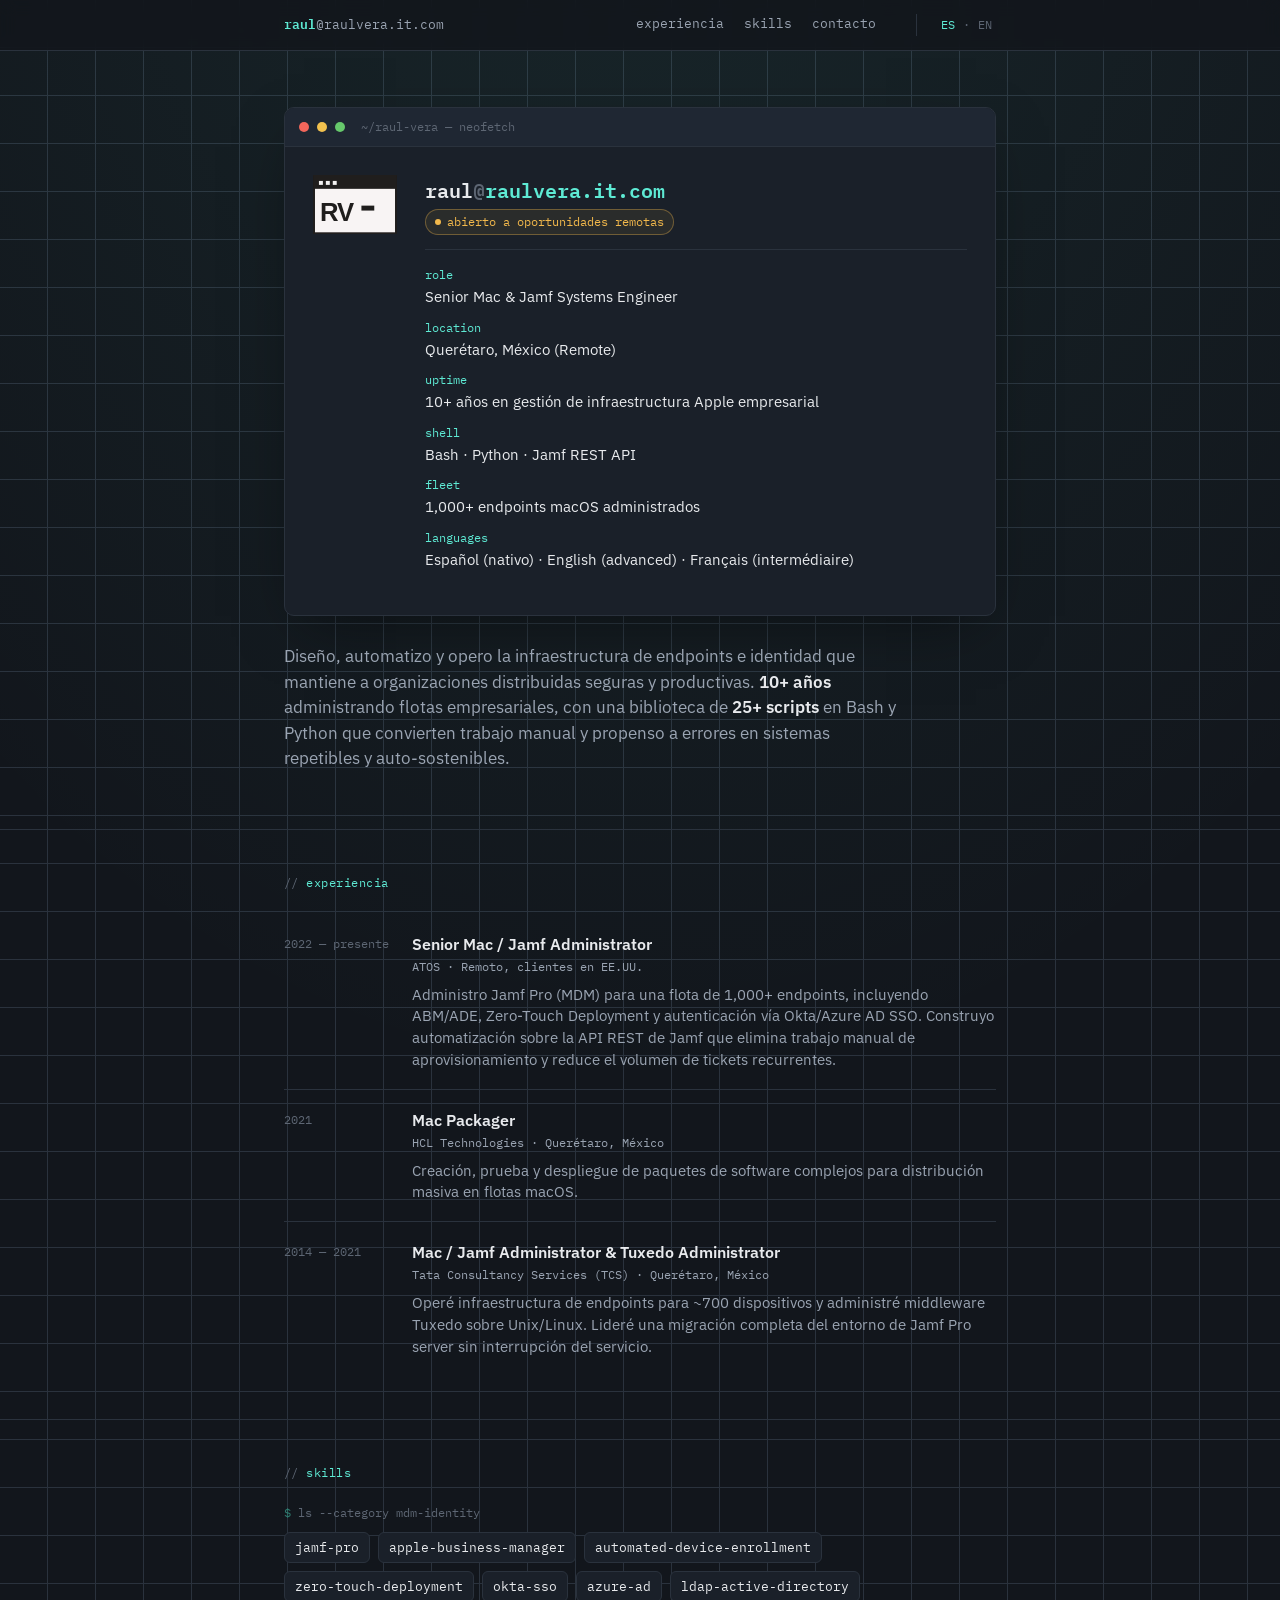
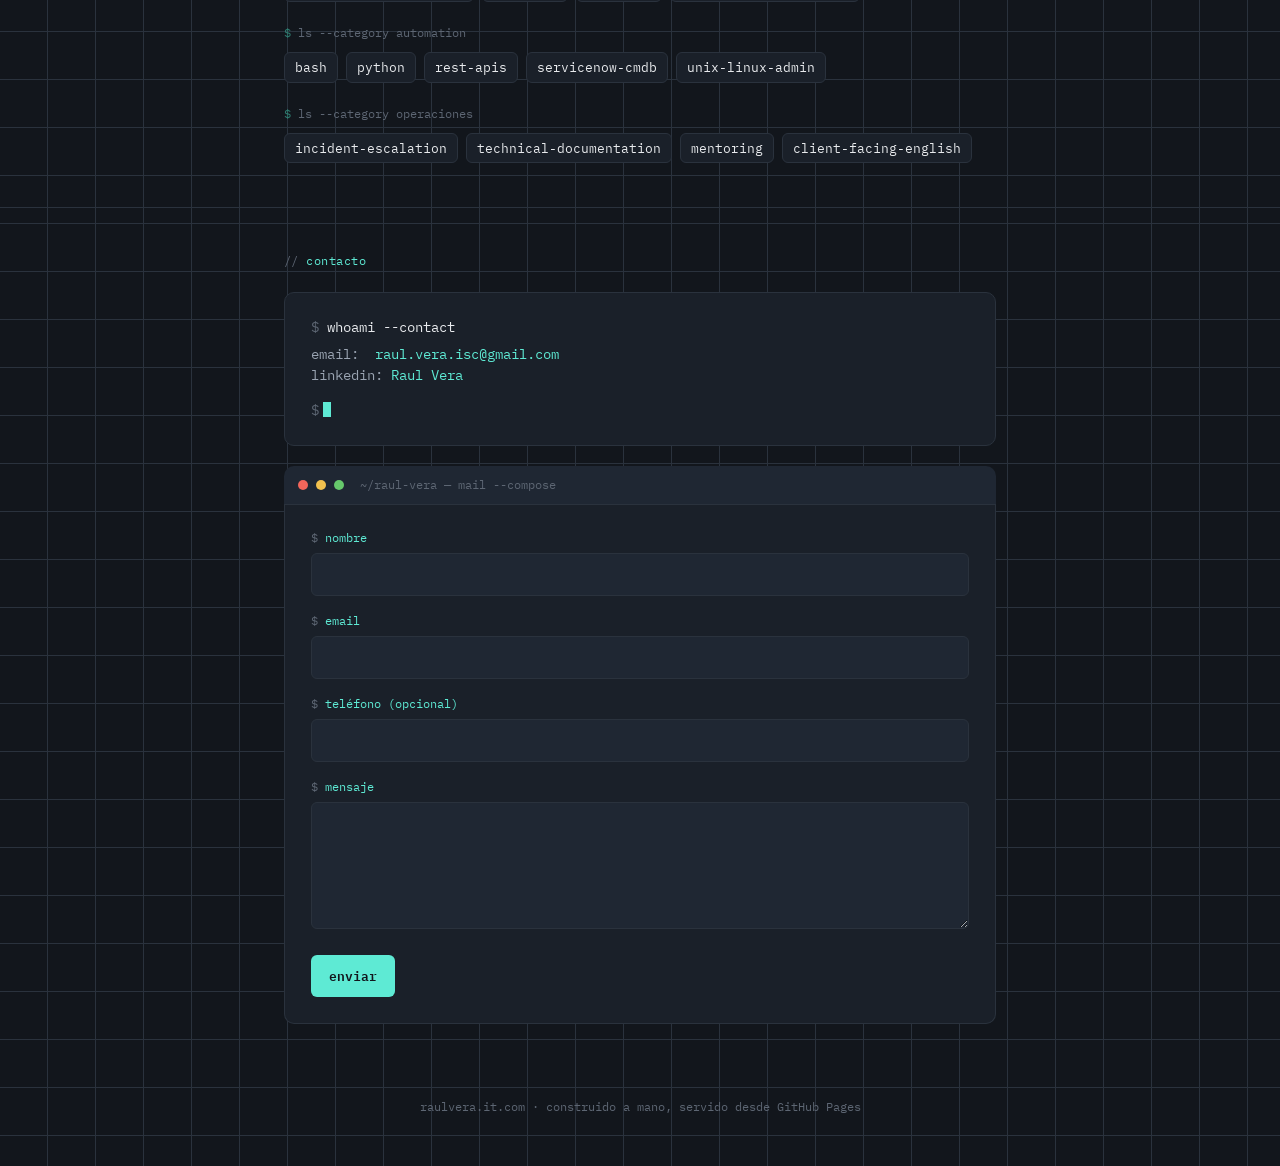
==== index.html @ 52d05ffd "Replace neofetch panel icon with RV logo from repo" ====
<!DOCTYPE html>
<html lang="es">
<head>
<meta charset="UTF-8">
<meta name="viewport" content="width=device-width, initial-scale=1.0">
<title>Raúl Vera — Senior Mac &amp; Jamf Systems Engineer</title>
<meta name="description" content="Raúl Vera Pineda — Senior Mac & Jamf Systems Engineer. 10+ años administrando infraestructura de endpoints e identidad para clientes empresariales.">
<link rel="preconnect" href="https://fonts.googleapis.com">
<link rel="preconnect" href="https://fonts.gstatic.com" crossorigin>
<link href="https://fonts.googleapis.com/css2?family=IBM+Plex+Mono:wght@400;500;600;700&family=IBM+Plex+Sans:wght@400;500;600;700&display=swap" rel="stylesheet">
<style>
  :root{
    --bg:        #12161C;
    --bg-panel:  #1A2029;
    --bg-panel-2:#1F2733;
    --border:    #2A323D;
    --text:      #E8EAED;
    --text-dim:  #9AA4B2;
    --text-faint:#5D6673;
    --accent:    #5EEAD4;
    --accent-dim:#2E7D71;
    --warn:      #F2B84B;
    --mono: 'IBM Plex Mono', ui-monospace, Menlo, Consolas, monospace;
    --sans: 'IBM Plex Sans', -apple-system, Segoe UI, sans-serif;
  }

  *{ box-sizing: border-box; }
  html{ scroll-behavior: smooth; }
  @media (prefers-reduced-motion: reduce){
    html{ scroll-behavior: auto; }
    *{ animation-duration: 0.01ms !important; transition-duration: 0.01ms !important; }
  }

  body{
    margin:0;
    background: var(--bg);
    background-image:
      radial-gradient(ellipse 80% 50% at 50% -10%, rgba(94,234,212,0.08), transparent),
      linear-gradient(var(--border) 1px, transparent 1px),
      linear-gradient(90deg, var(--border) 1px, transparent 1px);
    background-size: auto, 48px 48px, 48px 48px;
    background-position: 0 0, -1px -1px, -1px -1px;
    color: var(--text);
    font-family: var(--sans);
    line-height: 1.5;
    -webkit-font-smoothing: antialiased;
  }

  a{ color: var(--accent); text-decoration: none; }
  a:hover{ text-decoration: underline; }
  a:focus-visible, button:focus-visible{
    outline: 2px solid var(--accent);
    outline-offset: 3px;
    border-radius: 2px;
  }

  .wrap{
    max-width: 760px;
    margin: 0 auto;
    padding: 0 24px;
  }

  /* ---------- NAV ---------- */
  nav{
    position: sticky;
    top: 0;
    z-index: 10;
    background: rgba(18,22,28,0.85);
    backdrop-filter: blur(8px);
    border-bottom: 1px solid var(--border);
  }
  nav .wrap{
    display:flex;
    align-items:center;
    justify-content: space-between;
    padding-top: 14px;
    padding-bottom: 14px;
  }
  .nav-id{
    font-family: var(--mono);
    font-size: 13px;
    color: var(--text-dim);
  }
  .nav-id b{ color: var(--accent); font-weight: 600; }
  .nav-links{
    display:flex;
    gap: 20px;
    font-family: var(--mono);
    font-size: 13px;
  }
  .nav-links a{ color: var(--text-dim); }
  .nav-links a:hover{ color: var(--accent); }
  .lang-switch{
    display:flex;
    align-items:center;
    gap: 4px;
    font-family: var(--mono);
    font-size: 12px;
    margin-left: 20px;
    padding-left: 20px;
    border-left: 1px solid var(--border);
  }
  .lang-switch a{ color: var(--text-faint); padding: 2px 4px; }
  .lang-switch a:hover{ color: var(--accent); text-decoration:none; }
  .lang-switch a.active{ color: var(--accent); }
  .lang-switch span{ color: var(--text-faint); }

  /* ---------- HERO / NEOFETCH PANEL ---------- */
  header.hero{
    padding: 56px 0 40px;
  }
  .panel{
    background: var(--bg-panel);
    border: 1px solid var(--border);
    border-radius: 10px;
    overflow: hidden;
    box-shadow: 0 20px 60px -20px rgba(0,0,0,0.5);
  }
  .panel-titlebar{
    display:flex;
    align-items:center;
    gap: 8px;
    padding: 10px 14px;
    background: var(--bg-panel-2);
    border-bottom: 1px solid var(--border);
    font-family: var(--mono);
    font-size: 12px;
    color: var(--text-faint);
  }
  .dot{ width:10px; height:10px; border-radius:50%; display:inline-block; }
  .dot.r{ background:#F2665B; } .dot.y{ background:#F2C14E; } .dot.g{ background:#66C86B; }
  .panel-titlebar .path{ margin-left: 8px; }

  .fetch{
    display:grid;
    grid-template-columns: auto 1fr;
    gap: 28px;
    padding: 28px;
  }
  .fetch-mark{
    width: 84px;
    height: auto;
    flex-shrink: 0;
  }
  .fetch-data dt{
    font-family: var(--mono);
    font-size: 12px;
    color: var(--accent);
    margin-top: 10px;
  }
  .fetch-data dt:first-child{ margin-top: 0; }
  .fetch-data dd{
    margin: 2px 0 0;
    font-family: var(--sans);
    font-size: 15px;
    color: var(--text);
  }
  .fetch-name{
    font-family: var(--mono);
    font-weight: 600;
    font-size: 20px;
    color: var(--text);
    margin: 0 0 2px;
  }
  .fetch-name .at{ color: var(--text-faint); }
  .fetch-name .host{ color: var(--accent); }
  .fetch-rule{
    height:1px;
    background: var(--border);
    margin: 14px 0;
  }
  .status-pill{
    display:inline-flex;
    align-items:center;
    gap:6px;
    font-family: var(--mono);
    font-size: 12px;
    color: var(--warn);
    border: 1px solid rgba(242,184,75,0.35);
    background: rgba(242,184,75,0.08);
    padding: 3px 9px;
    border-radius: 999px;
  }
  .status-pill .blip{
    width:6px; height:6px; border-radius:50%;
    background: var(--warn);
  }

  .lede{
    margin-top: 28px;
    font-size: 17px;
    color: var(--text-dim);
    max-width: 62ch;
  }
  .lede strong{ color: var(--text); font-weight: 600; }

  /* ---------- SECTION LABELS ---------- */
  .section{ padding: 44px 0; border-top: 1px solid var(--border); }
  .section-label{
    font-family: var(--mono);
    font-size: 12px;
    color: var(--accent);
    letter-spacing: 0.04em;
    margin: 0 0 22px;
  }
  .section-label::before{ content: "// "; color: var(--text-faint); }

  /* ---------- EXPERIENCE (changelog style) ---------- */
  .log-entry{
    display:grid;
    grid-template-columns: 108px 1fr;
    gap: 20px;
    padding: 18px 0;
    border-bottom: 1px solid var(--border);
  }
  .log-entry:last-child{ border-bottom: none; }
  .log-date{
    font-family: var(--mono);
    font-size: 12px;
    color: var(--text-faint);
    padding-top: 3px;
  }
  .log-role{
    font-weight: 600;
    font-size: 16px;
    color: var(--text);
    margin: 0 0 2px;
  }
  .log-co{
    font-family: var(--mono);
    font-size: 12px;
    color: var(--text-dim);
    margin: 0 0 8px;
  }
  .log-desc{
    font-size: 14.5px;
    color: var(--text-dim);
    margin: 0;
  }

  /* ---------- SKILLS (package list style) ---------- */
  .pkg-group{ margin-bottom: 22px; }
  .pkg-group:last-child{ margin-bottom: 0; }
  .pkg-cmd{
    font-family: var(--mono);
    font-size: 12px;
    color: var(--text-faint);
    margin: 0 0 10px;
  }
  .pkg-cmd .flag{ color: var(--accent-dim); }
  .pkg-list{
    display:flex;
    flex-wrap: wrap;
    gap: 8px;
  }
  .pkg{
    font-family: var(--mono);
    font-size: 12.5px;
    color: var(--text);
    background: var(--bg-panel);
    border: 1px solid var(--border);
    padding: 5px 10px;
    border-radius: 6px;
  }
  .pkg .ver{ color: var(--accent); }

  /* ---------- CONTACT (terminal prompt) ---------- */
  .term{
    background: var(--bg-panel);
    border: 1px solid var(--border);
    border-radius: 10px;
    padding: 24px 26px;
    font-family: var(--mono);
    font-size: 14px;
  }
  .term .prompt{ color: var(--text-faint); }
  .term .cmd{ color: var(--text); }
  .term .out{ color: var(--text-dim); margin: 6px 0 14px 0; }
  .term .out a{ color: var(--accent); }
  .term .cursor{
    display:inline-block;
    width: 8px; height: 15px;
    background: var(--accent);
    margin-left: 4px;
    vertical-align: -2px;
    animation: blink 1.1s steps(1) infinite;
  }
  @keyframes blink{ 50%{ opacity:0; } }

  /* ---------- CONTACT FORM ---------- */
  .form-panel{
    margin-top: 20px;
  }
  .form-panel .panel-titlebar{ border-radius: 10px 10px 0 0; }
  .contact-form{
    background: var(--bg-panel);
    border: 1px solid var(--border);
    border-top: none;
    border-radius: 0 0 10px 10px;
    padding: 24px 26px 26px;
  }
  .form-row{ margin-bottom: 16px; }
  .form-row:last-of-type{ margin-bottom: 0; }
  .form-row label{
    display:block;
    font-family: var(--mono);
    font-size: 12px;
    color: var(--accent);
    margin-bottom: 6px;
  }
  .form-row label::before{ content: "$ "; color: var(--text-faint); }
  .form-row input,
  .form-row textarea{
    width: 100%;
    background: var(--bg-panel-2);
    border: 1px solid var(--border);
    border-radius: 6px;
    padding: 10px 12px;
    color: var(--text);
    font-family: var(--sans);
    font-size: 14px;
    line-height: 1.5;
  }
  .form-row input:focus,
  .form-row textarea:focus{
    outline: none;
    border-color: var(--accent);
  }
  .form-row textarea{ resize: vertical; min-height: 96px; }
  .hp{ position: absolute; left: -9999px; opacity: 0; height: 0; overflow: hidden; }
  .form-actions{
    display:flex;
    align-items:center;
    gap: 16px;
    margin-top: 20px;
  }
  #submit-btn{
    font-family: var(--mono);
    font-size: 13px;
    font-weight: 600;
    color: var(--bg);
    background: var(--accent);
    border: none;
    border-radius: 6px;
    padding: 10px 18px;
    cursor: pointer;
  }
  #submit-btn:hover{ background: #7FF0DD; }
  #submit-btn:disabled{ opacity: 0.6; cursor: default; }
  #form-status{
    font-family: var(--mono);
    font-size: 12.5px;
    color: var(--text-dim);
    margin: 0;
  }

  footer{
    padding: 30px 0 50px;
    text-align:center;
    font-family: var(--mono);
    font-size: 12px;
    color: var(--text-faint);
  }

  @media (max-width: 620px){
    .fetch{ grid-template-columns: 1fr; gap: 16px; padding: 22px; }
    .fetch-mark{ width: 56px; height: auto; }
    .log-entry{ grid-template-columns: 1fr; gap: 4px; }
    nav .wrap{ flex-wrap: wrap; justify-content: center; gap: 8px 0; padding-top: 10px; padding-bottom: 10px; }
    .nav-id{ width: 100%; text-align: center; }
    .nav-links{ gap: 12px; flex-wrap: wrap; justify-content: center; }
    .lang-switch{ margin-left: 8px; padding-left: 8px; }
  }
</style>
</head>
<body>

<nav>
  <div class="wrap">
    <div class="nav-id"><b>raul</b>@raulvera.it.com</div>
    <div class="nav-links">
      <a href="#experiencia">experiencia</a>
      <a href="#skills">skills</a>
      <a href="#contacto">contacto</a>
      <span class="lang-switch">
        <a href="/" class="active" aria-current="page">ES</a><span>·</span><a href="/en/">EN</a>
      </span>
    </div>
  </div>
</nav>

<header class="hero">
  <div class="wrap">
    <div class="panel">
      <div class="panel-titlebar">
        <span class="dot r"></span><span class="dot y"></span><span class="dot g"></span>
        <span class="path">~/raul-vera — neofetch</span>
      </div>
      <div class="fetch">
        <svg class="fetch-mark" viewBox="0 0 170 120" role="img" aria-label="RV" xmlns="http://www.w3.org/2000/svg">
          <rect x="2" y="2" width="166" height="116" fill="#f8f4f4" stroke="#201e1d" stroke-width="4"></rect>
          <rect x="2" y="2" width="166" height="26" fill="#201e1d"></rect>
          <g fill="#f3f2f2">
            <rect x="12" y="12" width="8" height="8"></rect>
            <rect x="26" y="12" width="8" height="8"></rect>
            <rect x="40" y="12" width="8" height="8"></rect>
          </g>
          <text x="14" y="94" font-family="Archivo, sans-serif" font-weight="800" font-size="52" letter-spacing="-2" fill="#201e1d">RV</text>
          <rect x="98" y="62" width="26" height="10" fill="#201e1d"></rect>
        </svg>
        <div>
          <p class="fetch-name">raul<span class="at">@</span><span class="host">raulvera.it.com</span></p>
          <span class="status-pill"><span class="blip"></span> abierto a oportunidades remotas</span>
          <div class="fetch-rule"></div>
          <dl class="fetch-data">
            <dt>role</dt><dd>Senior Mac &amp; Jamf Systems Engineer</dd>
            <dt>location</dt><dd>Querétaro, México (Remote)</dd>
            <dt>uptime</dt><dd>10+ años en gestión de infraestructura Apple empresarial</dd>
            <dt>shell</dt><dd>Bash · Python · Jamf REST API</dd>
            <dt>fleet</dt><dd>1,000+ endpoints macOS administrados</dd>
            <dt>languages</dt><dd>Español (nativo) · English (advanced) · Français (intermédiaire)</dd>
          </dl>
        </div>
      </div>
    </div>

    <p class="lede">
      Diseño, automatizo y opero la infraestructura de endpoints e identidad que mantiene a organizaciones distribuidas
      seguras y productivas. <strong>10+ años</strong> administrando flotas empresariales, con una biblioteca de
      <strong>25+ scripts</strong> en Bash y Python que convierten trabajo manual y propenso a errores en sistemas
      repetibles y auto-sostenibles.
    </p>
  </div>
</header>

<section class="section" id="experiencia">
  <div class="wrap">
    <p class="section-label">experiencia</p>

    <div class="log-entry">
      <div class="log-date">2022 — presente</div>
      <div>
        <p class="log-role">Senior Mac / Jamf Administrator</p>
        <p class="log-co">ATOS · Remoto, clientes en EE.UU.</p>
        <p class="log-desc">
          Administro Jamf Pro (MDM) para una flota de 1,000+ endpoints, incluyendo ABM/ADE, Zero-Touch Deployment
          y autenticación vía Okta/Azure AD SSO. Construyo automatización sobre la API REST de Jamf que elimina
          trabajo manual de aprovisionamiento y reduce el volumen de tickets recurrentes.
        </p>
      </div>
    </div>

    <div class="log-entry">
      <div class="log-date">2021</div>
      <div>
        <p class="log-role">Mac Packager</p>
        <p class="log-co">HCL Technologies · Querétaro, México</p>
        <p class="log-desc">
          Creación, prueba y despliegue de paquetes de software complejos para distribución masiva en flotas macOS.
        </p>
      </div>
    </div>

    <div class="log-entry">
      <div class="log-date">2014 — 2021</div>
      <div>
        <p class="log-role">Mac / Jamf Administrator &amp; Tuxedo Administrator</p>
        <p class="log-co">Tata Consultancy Services (TCS) · Querétaro, México</p>
        <p class="log-desc">
          Operé infraestructura de endpoints para ~700 dispositivos y administré middleware Tuxedo sobre Unix/Linux.
          Lideré una migración completa del entorno de Jamf Pro server sin interrupción del servicio.
        </p>
      </div>
    </div>
  </div>
</section>

<section class="section" id="skills">
  <div class="wrap">
    <p class="section-label">skills</p>

    <div class="pkg-group">
      <p class="pkg-cmd"><span class="flag">$</span> ls --category mdm-identity</p>
      <div class="pkg-list">
        <span class="pkg">jamf-pro</span>
        <span class="pkg">apple-business-manager</span>
        <span class="pkg">automated-device-enrollment</span>
        <span class="pkg">zero-touch-deployment</span>
        <span class="pkg">okta-sso</span>
        <span class="pkg">azure-ad</span>
        <span class="pkg">ldap-active-directory</span>
      </div>
    </div>

    <div class="pkg-group">
      <p class="pkg-cmd"><span class="flag">$</span> ls --category automation</p>
      <div class="pkg-list">
        <span class="pkg">bash</span>
        <span class="pkg">python</span>
        <span class="pkg">rest-apis</span>
        <span class="pkg">servicenow-cmdb</span>
        <span class="pkg">unix-linux-admin</span>
      </div>
    </div>

    <div class="pkg-group">
      <p class="pkg-cmd"><span class="flag">$</span> ls --category operaciones</p>
      <div class="pkg-list">
        <span class="pkg">incident-escalation</span>
        <span class="pkg">technical-documentation</span>
        <span class="pkg">mentoring</span>
        <span class="pkg">client-facing-english</span>
      </div>
    </div>
  </div>
</section>

<section class="section" id="contacto">
  <div class="wrap">
    <p class="section-label">contacto</p>
    <div class="term">
      <div><span class="prompt">$</span> <span class="cmd">whoami --contact</span></div>
      <div class="out">
        email:&nbsp;&nbsp;<a href="mailto:raul.vera.isc@gmail.com">raul.vera.isc@gmail.com</a><br>
        linkedin:&nbsp;<a href="https://www.linkedin.com/in/juan-raul-vera-pineda/?locale=es">Raul Vera</a>
      </div>
      <div><span class="prompt">$</span><span class="cursor"></span></div>
    </div>

    <div class="form-panel">
      <div class="panel-titlebar">
        <span class="dot r"></span><span class="dot y"></span><span class="dot g"></span>
        <span class="path">~/raul-vera — mail --compose</span>
      </div>
      <form id="contact-form" class="contact-form" novalidate>
        <div class="form-row">
          <label for="f-nombre">nombre</label>
          <input id="f-nombre" name="nombre" type="text" required autocomplete="name">
        </div>
        <div class="form-row">
          <label for="f-email">email</label>
          <input id="f-email" name="email" type="email" required autocomplete="email">
        </div>
        <div class="form-row">
          <label for="f-telefono">teléfono (opcional)</label>
          <input id="f-telefono" name="telefono" type="tel" autocomplete="tel">
        </div>
        <div class="form-row">
          <label for="f-mensaje">mensaje</label>
          <textarea id="f-mensaje" name="mensaje" rows="5" required></textarea>
        </div>

        <!-- Honeypot antispam: oculto para humanos, los bots lo llenan. -->
        <div class="hp form-row" aria-hidden="true">
          <label for="f-website">No llenes este campo</label>
          <input id="f-website" name="website" tabindex="-1" autocomplete="off">
        </div>

        <div class="form-actions">
          <button type="submit" id="submit-btn">enviar</button>
          <p id="form-status" role="status" aria-live="polite"></p>
        </div>
      </form>
    </div>
  </div>
</section>

<footer>
  raulvera.it.com · construido a mano, servido desde GitHub Pages
</footer>

<script>
// ── Config ────────────────────────────────────────────────────────────────
// El token es público por necesidad (sitio estático, sin backend).
const MS_URL = 'https://microservices.ochenta.com.mx';
const API_KEY = 'L24CLQzhAxbbnWiB7VMWXERXc5L6R54s';
const DESTINO = 'raul.vera.isc@gmail.com';
const SENDER_DOMAIN = 'ochenta';
const NOMBRE_SITIO = 'Raúl Vera';
const ENVIAR_ACUSE = true;

const REMITENTE = `${NOMBRE_SITIO} <robot@ochenta.com.mx>`;

// ── Utilidades ────────────────────────────────────────────────────────────
const escapeHtml = (s) =>
  String(s ?? '')
    .replace(/&/g, '&amp;')
    .replace(/</g, '&lt;')
    .replace(/>/g, '&gt;')
    .replace(/"/g, '&quot;')
    .replace(/'/g, '&#39;');

async function postMS(ruta, payload, { timeoutMs = 15000 } = {}) {
  const ctrl = new AbortController();
  const t = setTimeout(() => ctrl.abort(), timeoutMs);
  try {
    const res = await fetch(`${MS_URL}${ruta}`, {
      method: 'POST',
      headers: { 'Content-Type': 'application/json', 'x-api-key': API_KEY },
      body: JSON.stringify(payload),
      signal: ctrl.signal,
    });
    const data = await res.json().catch(() => ({}));
    if (!res.ok) throw new Error(data.error || `HTTP ${res.status}`);
    return data;
  } finally {
    clearTimeout(t);
  }
}

// ── Envío ─────────────────────────────────────────────────────────────────
const form = document.getElementById('contact-form');
const btn = document.getElementById('submit-btn');
const status = document.getElementById('form-status');

form.addEventListener('submit', async (e) => {
  e.preventDefault();
  if (btn.disabled) return;

  const fd = new FormData(form);
  const nombre = (fd.get('nombre') || '').toString().trim();
  const email = (fd.get('email') || '').toString().trim();
  const telefono = (fd.get('telefono') || '').toString().trim();
  const mensaje = (fd.get('mensaje') || '').toString().trim();
  const honeypot = (fd.get('website') || '').toString().trim();

  if (honeypot) {
    status.textContent = '¡Gracias! Tu mensaje fue enviado.';
    form.reset();
    return;
  }

  if (!nombre || !email || !mensaje) {
    status.textContent = 'Completa nombre, email y mensaje.';
    return;
  }
  if (!/^[^\s@]+@[^\s@]+\.[^\s@]+$/.test(email)) {
    status.textContent = 'Revisa tu correo electrónico.';
    return;
  }

  btn.disabled = true;
  status.textContent = 'Enviando…';

  try {
    await postMS('/send-mail', {
      to: DESTINO,
      replyTo: email,
      senderDomain: SENDER_DOMAIN,
      subject: `Nuevo mensaje de ${nombre} desde ${NOMBRE_SITIO}`,
      template: 'contacto-recibido',
      vars: {
        campos: {
          Nombre: escapeHtml(nombre),
          Email: escapeHtml(email),
          ...(telefono && { 'Teléfono': escapeHtml(telefono) }),
          Mensaje: escapeHtml(mensaje),
        },
      },
    });

    if (ENVIAR_ACUSE) {
      postMS('/send-confirmation', {
        to: email,
        from: REMITENTE,
        senderDomain: SENDER_DOMAIN,
        template: 'gracias-por-contactar',
        vars: { nombre },
        primaryColor: '#5EEAD4',
        footerMsg: `${NOMBRE_SITIO} — este es un correo automático, no lo respondas.`,
      }).catch((err) => console.warn('Acuse no enviado:', err));
    }

    form.reset();
    status.textContent = '¡Gracias! Tu mensaje fue enviado.';
  } catch (err) {
    console.error('[contacto]', err);
    status.textContent = 'No pudimos enviar tu mensaje. Escríbenos a ' + DESTINO;
  } finally {
    btn.disabled = false;
  }
});
</script>

</body>
</html>
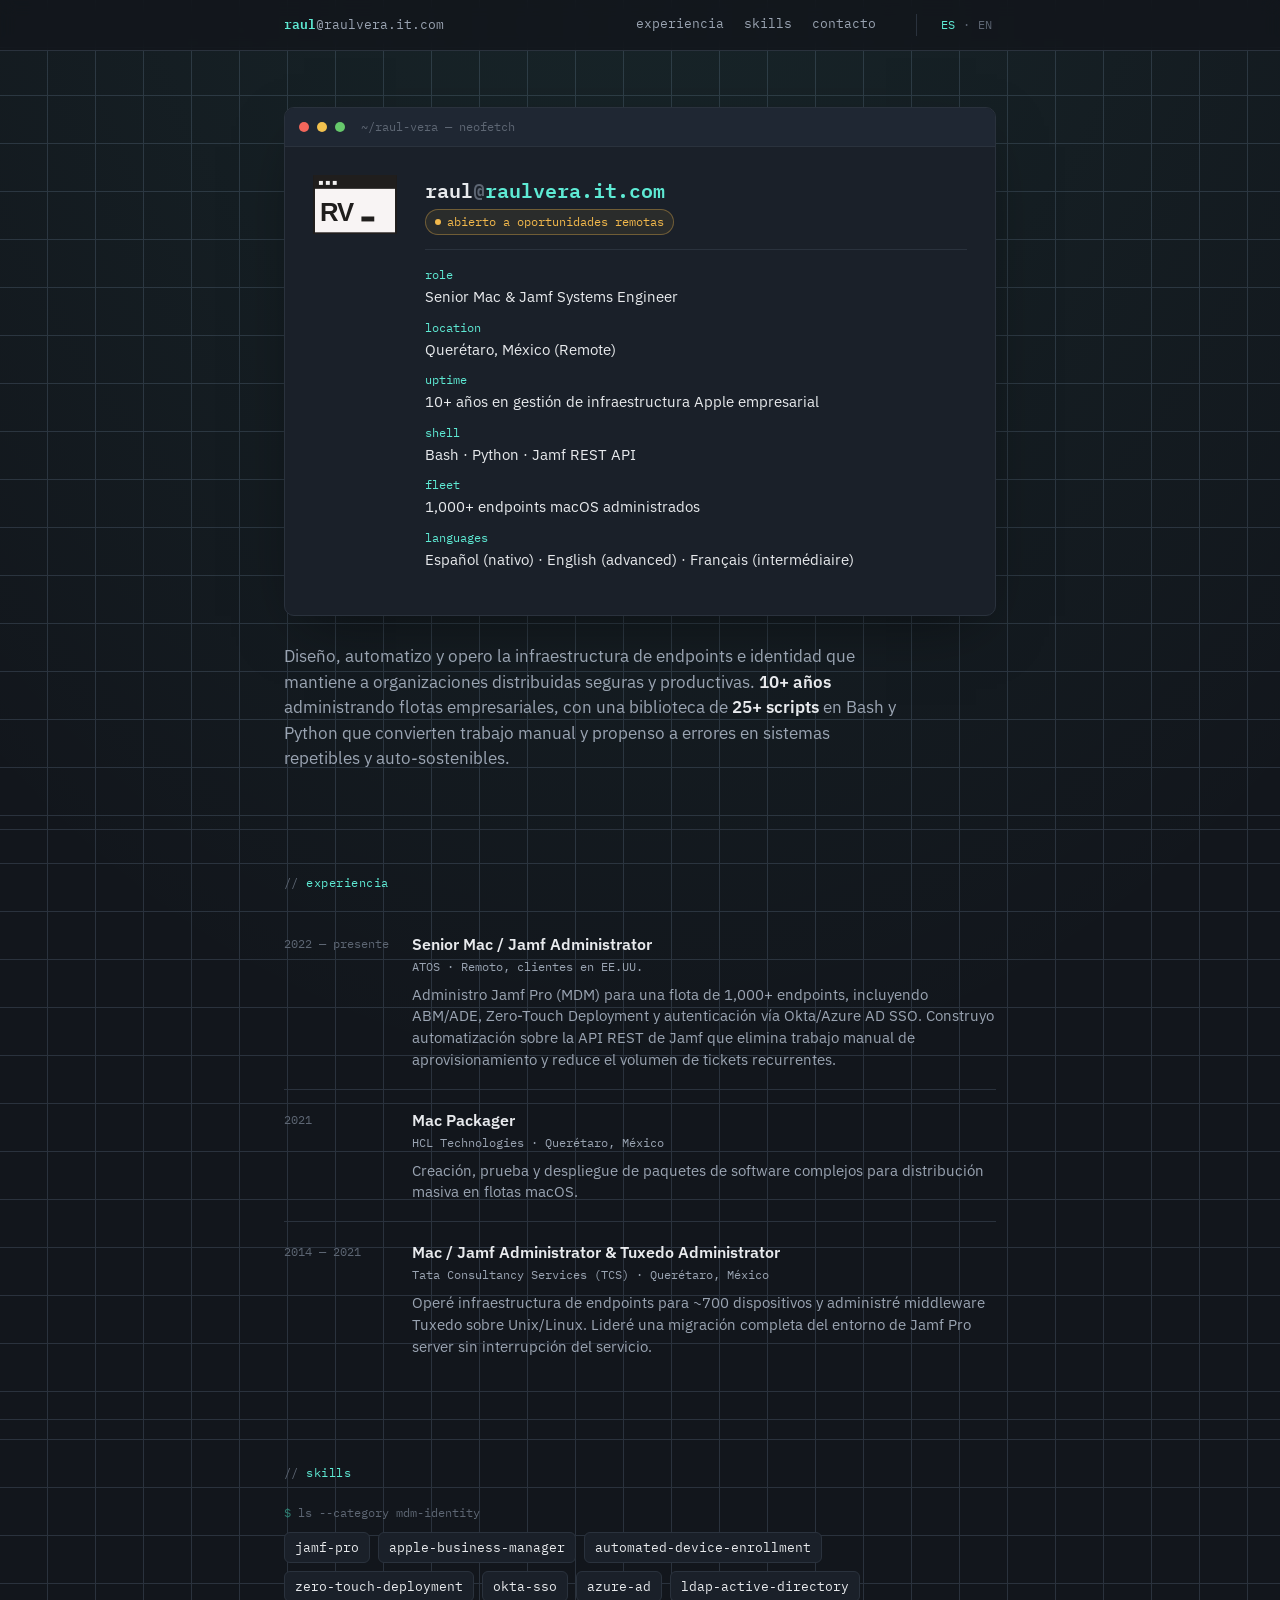
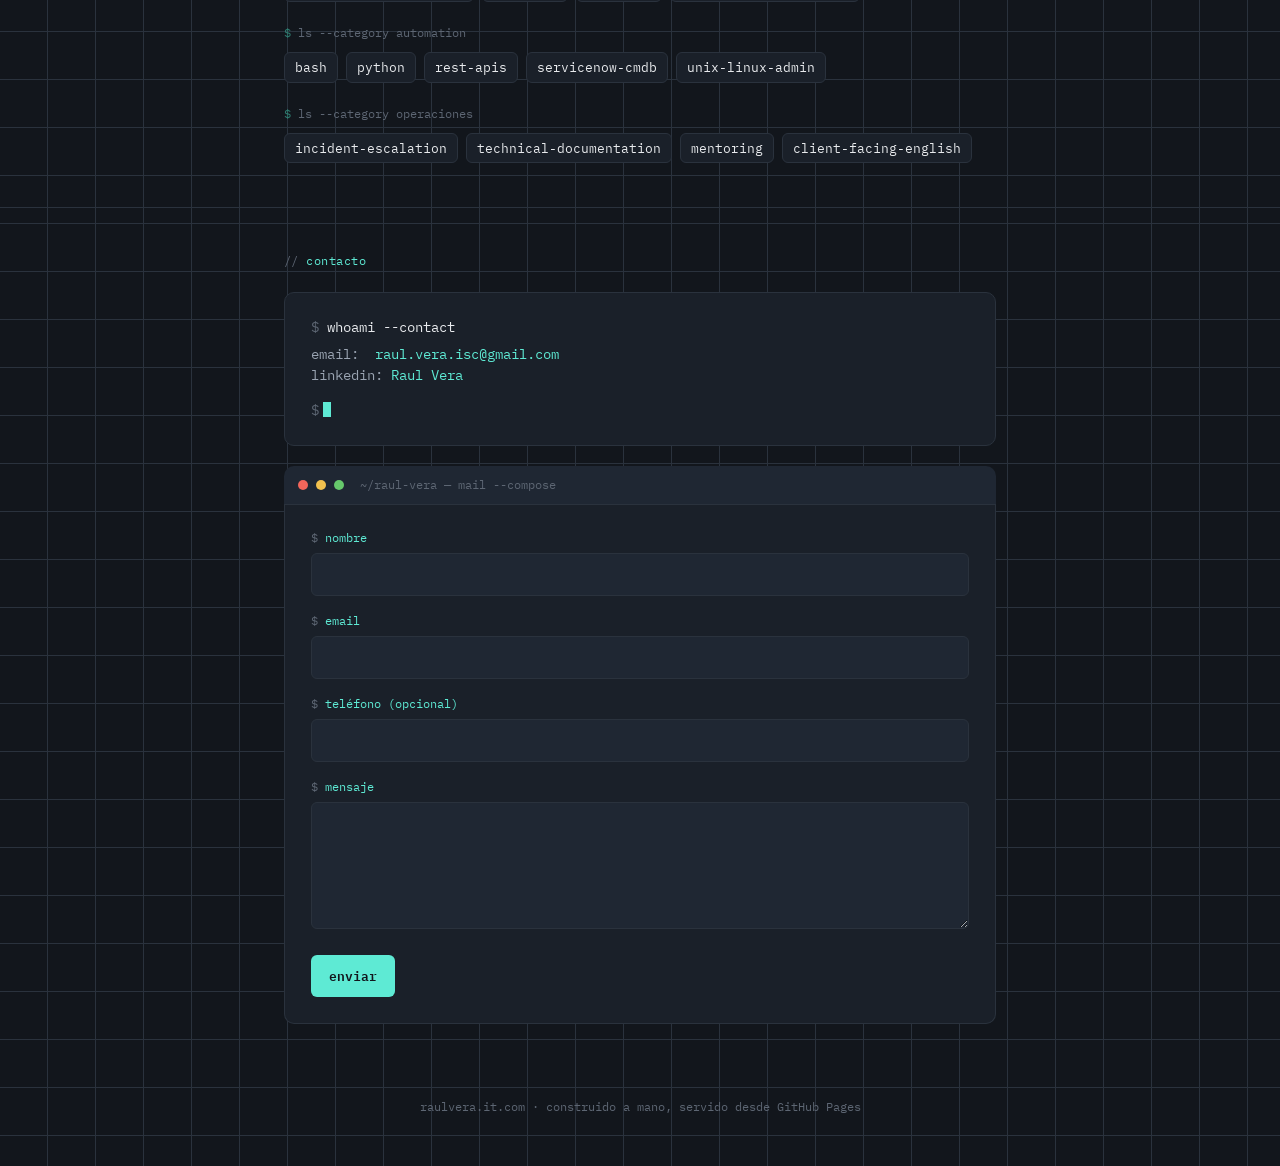
==== commit ce333a8e: "Use animated logo (blinking cursor) in neofetch panel" ====
--- a/index.html
+++ b/index.html
@@ -398,6 +398,7 @@
       </div>
       <div class="fetch">
         <svg class="fetch-mark" viewBox="0 0 170 120" role="img" aria-label="RV" xmlns="http://www.w3.org/2000/svg">
+          <style>@keyframes blk{0%,52%{opacity:1}53%,100%{opacity:0}}.cur{animation:blk 1.1s steps(1) infinite}</style>
           <rect x="2" y="2" width="166" height="116" fill="#f8f4f4" stroke="#201e1d" stroke-width="4"></rect>
           <rect x="2" y="2" width="166" height="26" fill="#201e1d"></rect>
           <g fill="#f3f2f2">
@@ -406,7 +407,7 @@
             <rect x="40" y="12" width="8" height="8"></rect>
           </g>
           <text x="14" y="94" font-family="Archivo, sans-serif" font-weight="800" font-size="52" letter-spacing="-2" fill="#201e1d">RV</text>
-          <rect x="98" y="62" width="26" height="10" fill="#201e1d"></rect>
+          <rect class="cur" x="98" y="84" width="26" height="10" fill="#201e1d"></rect>
         </svg>
         <div>
           <p class="fetch-name">raul<span class="at">@</span><span class="host">raulvera.it.com</span></p>
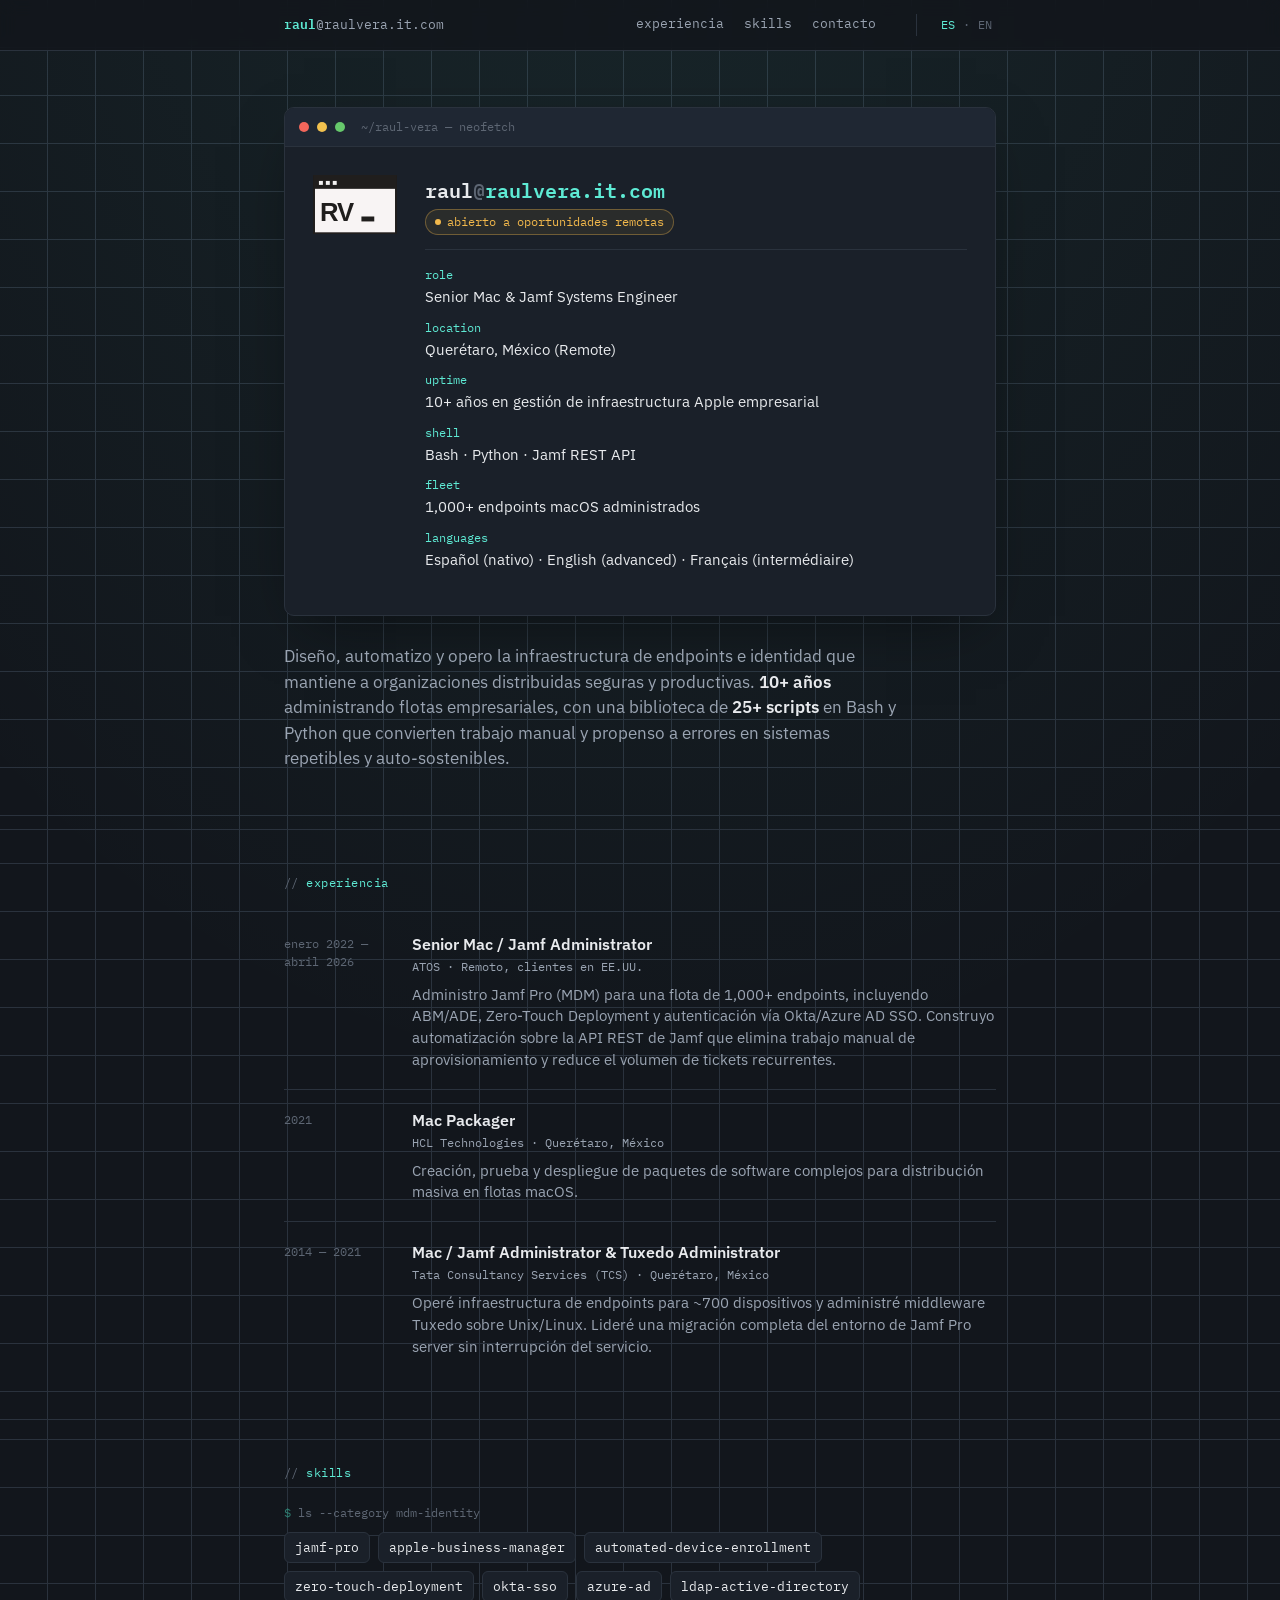
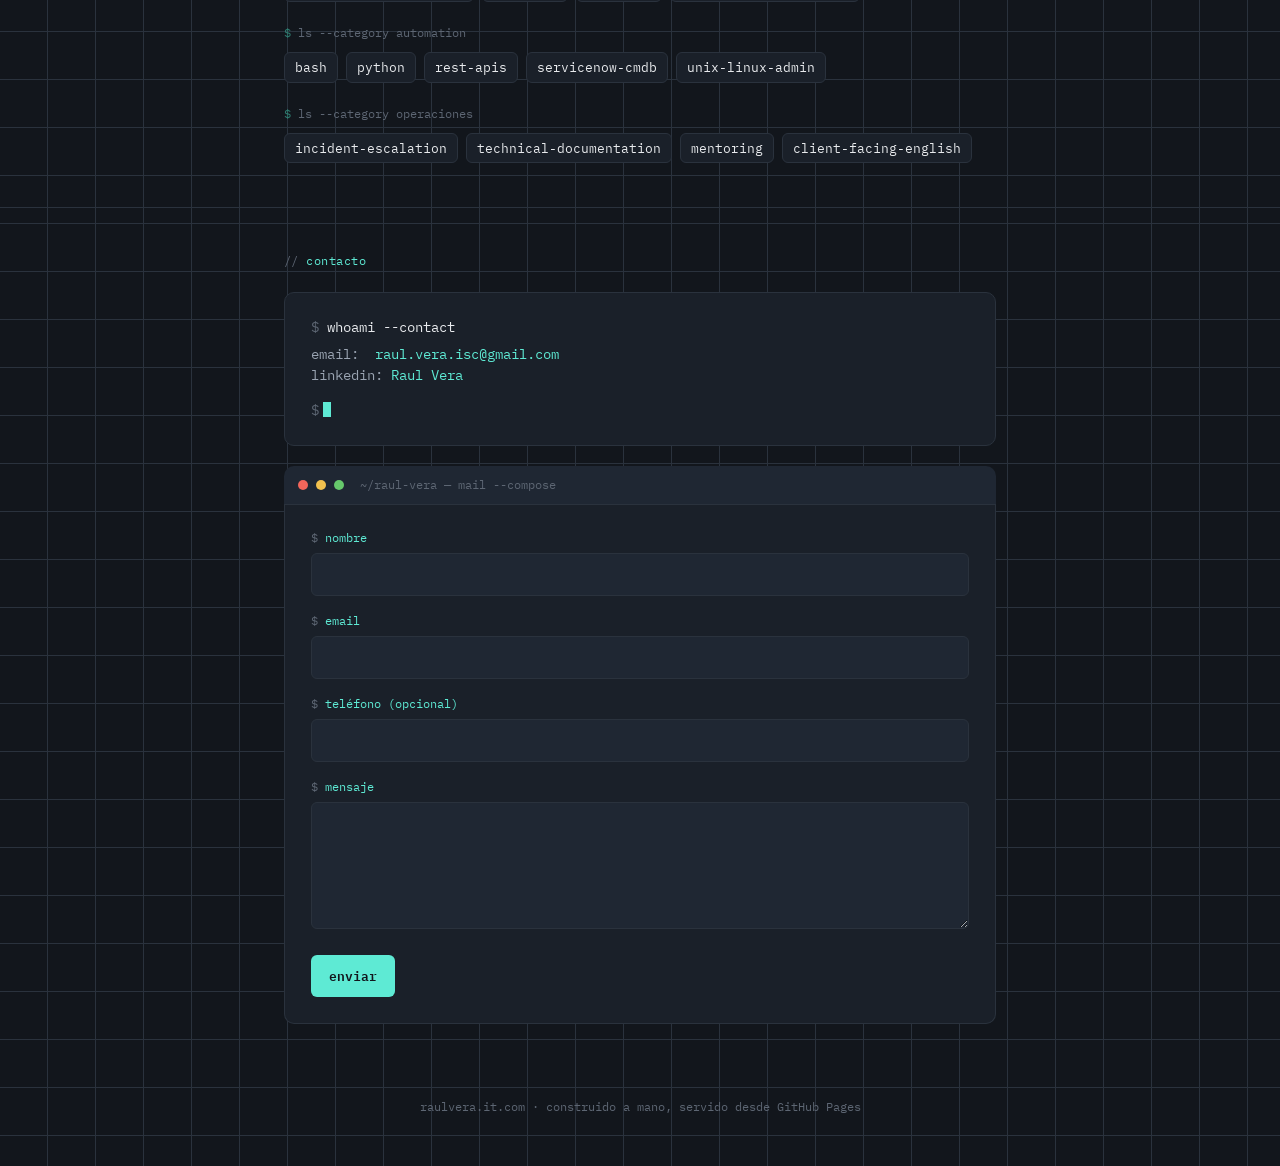
==== commit 1a9b1804: "Update ATOS end date to April 2026 Co-Authored-By: Claude Sonnet 5 <noreply@anthropic.com>" ====
--- a/index.html
+++ b/index.html
@@ -439,7 +439,7 @@
     <p class="section-label">experiencia</p>
 
     <div class="log-entry">
-      <div class="log-date">2022 — presente</div>
+      <div class="log-date">enero 2022 — abril 2026</div>
       <div>
         <p class="log-role">Senior Mac / Jamf Administrator</p>
         <p class="log-co">ATOS · Remoto, clientes en EE.UU.</p>
@@ -668,6 +668,7 @@
         template: 'gracias-por-contactar',
         vars: { nombre },
         primaryColor: '#5EEAD4',
+        logoUrl: 'https://raulvera.it.com/rv-1e.png',
         footerMsg: `${NOMBRE_SITIO} — este es un correo automático, no lo respondas.`,
       }).catch((err) => console.warn('Acuse no enviado:', err));
     }
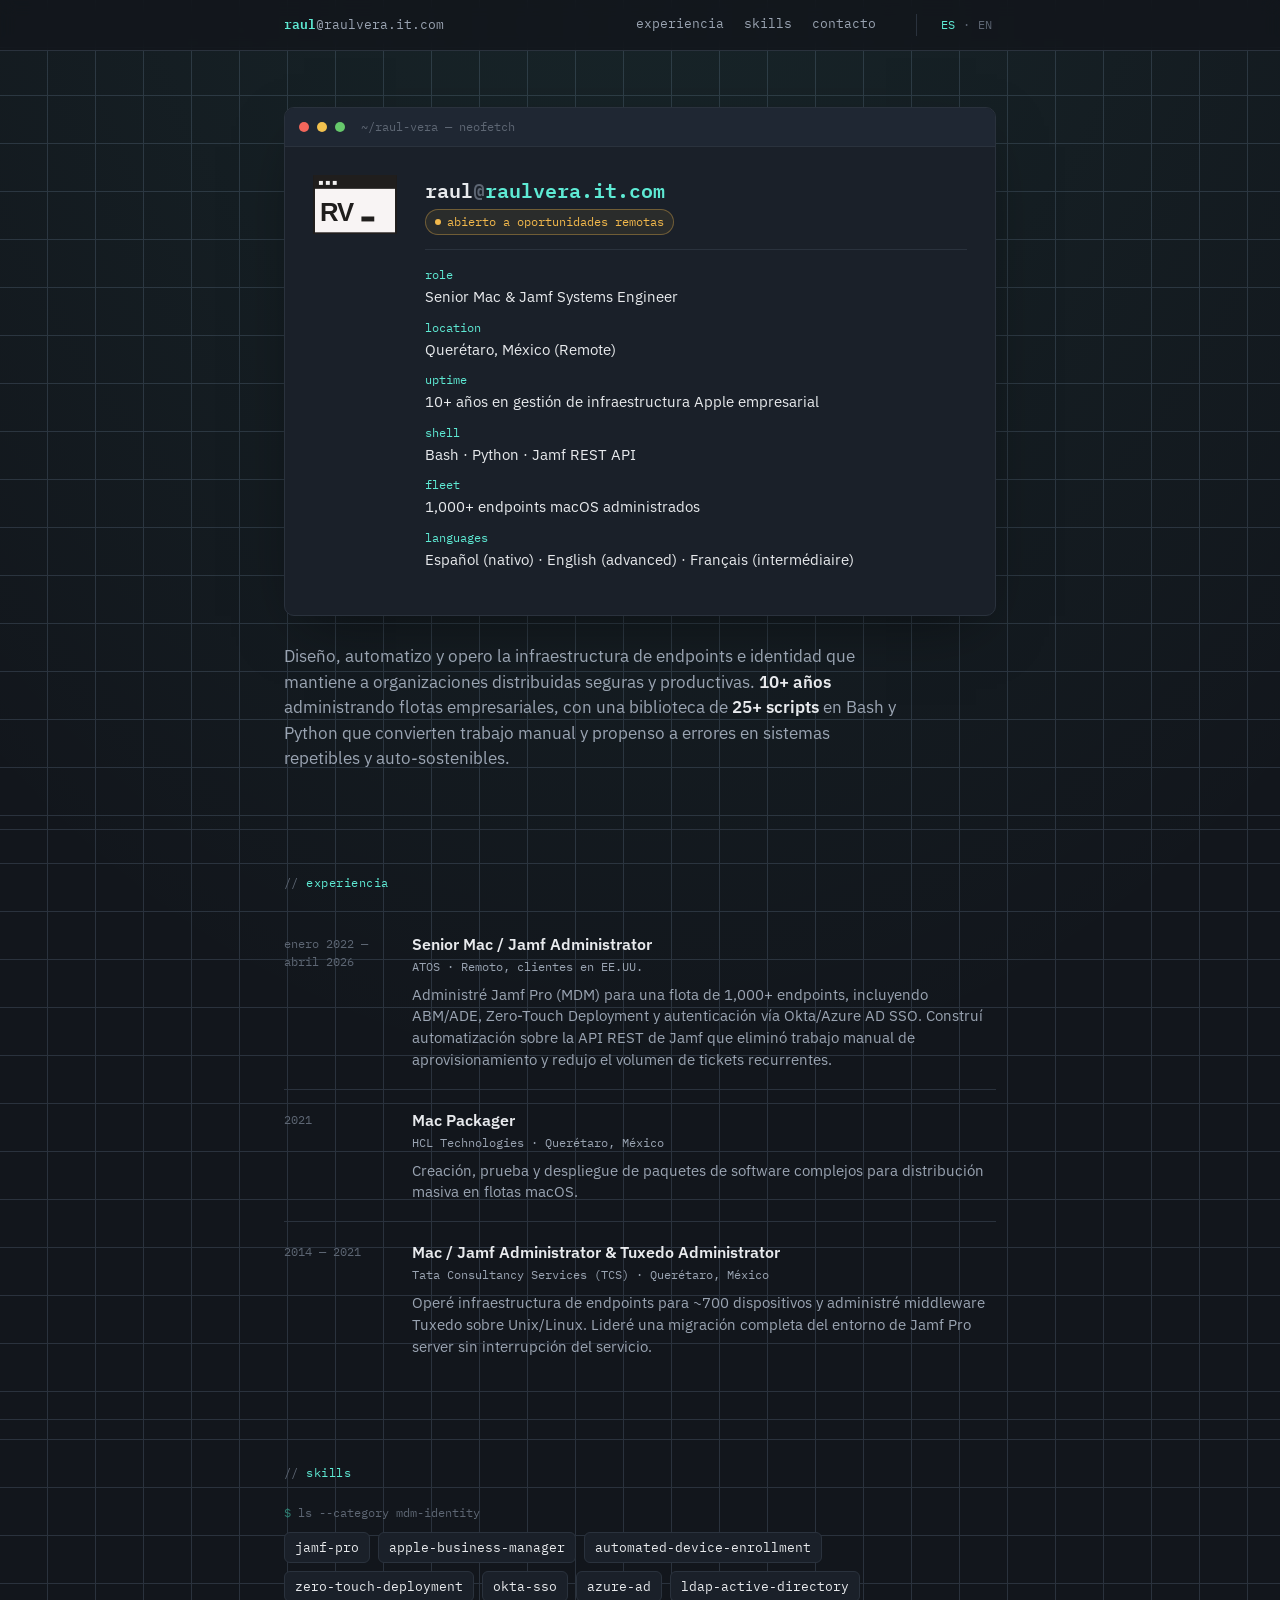
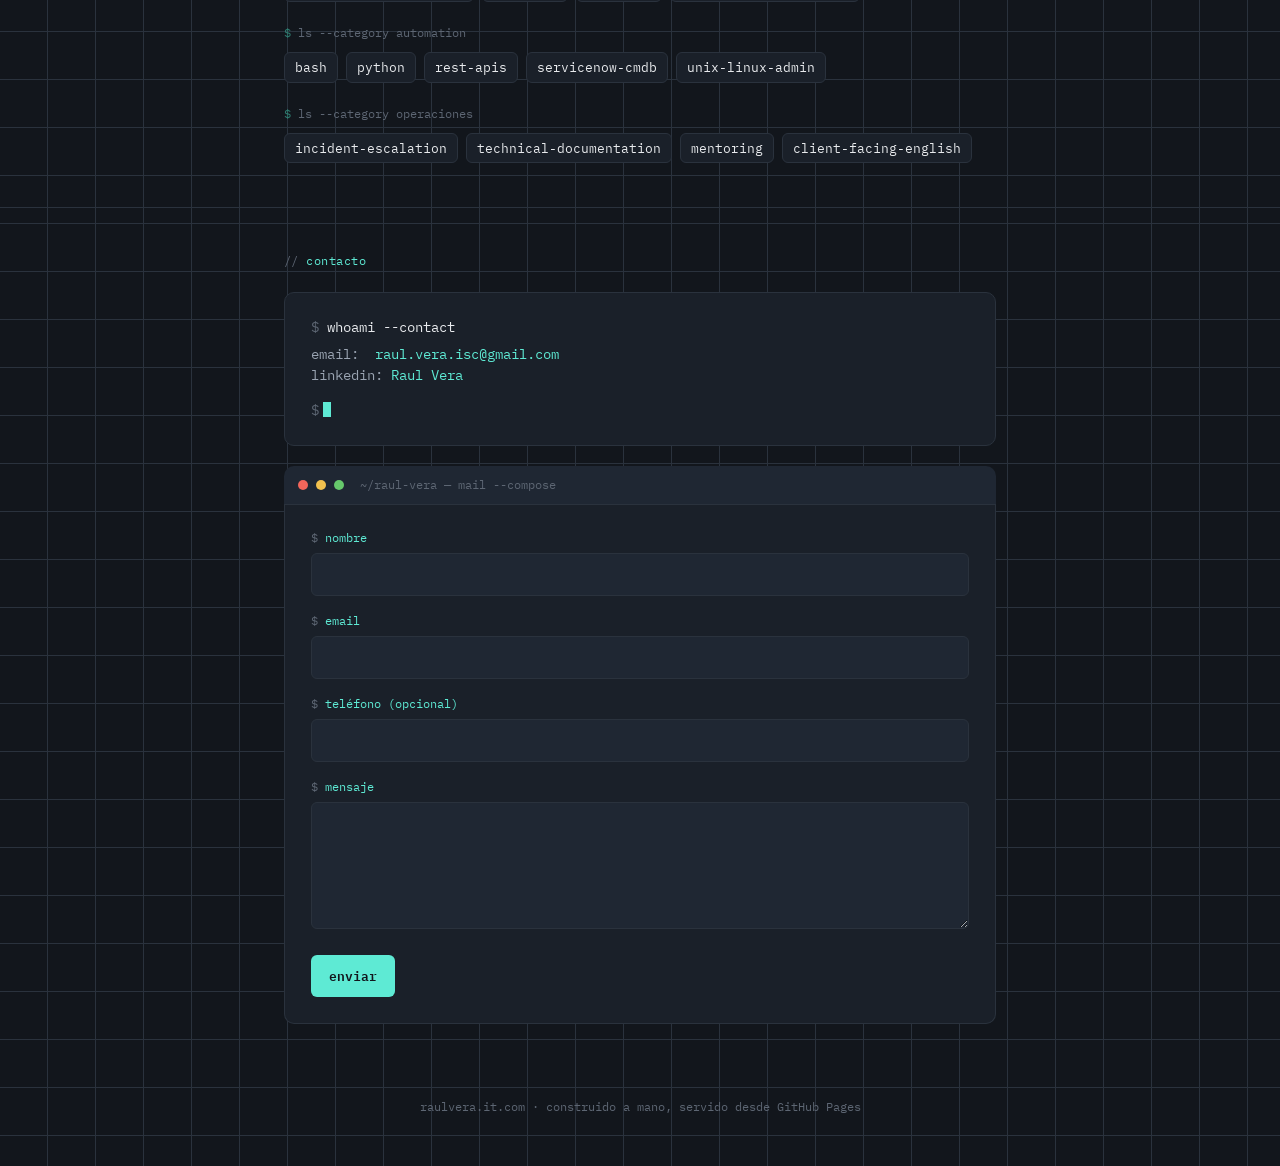
==== commit ac70f3db: "Change ATOS role description to past tense Co-Authored-By: Claude Sonnet 5 <noreply@anthropic.com>" ====
--- a/index.html
+++ b/index.html
@@ -444,9 +444,9 @@
         <p class="log-role">Senior Mac / Jamf Administrator</p>
         <p class="log-co">ATOS · Remoto, clientes en EE.UU.</p>
         <p class="log-desc">
-          Administro Jamf Pro (MDM) para una flota de 1,000+ endpoints, incluyendo ABM/ADE, Zero-Touch Deployment
-          y autenticación vía Okta/Azure AD SSO. Construyo automatización sobre la API REST de Jamf que elimina
-          trabajo manual de aprovisionamiento y reduce el volumen de tickets recurrentes.
+          Administré Jamf Pro (MDM) para una flota de 1,000+ endpoints, incluyendo ABM/ADE, Zero-Touch Deployment
+          y autenticación vía Okta/Azure AD SSO. Construí automatización sobre la API REST de Jamf que eliminó
+          trabajo manual de aprovisionamiento y redujo el volumen de tickets recurrentes.
         </p>
       </div>
     </div>
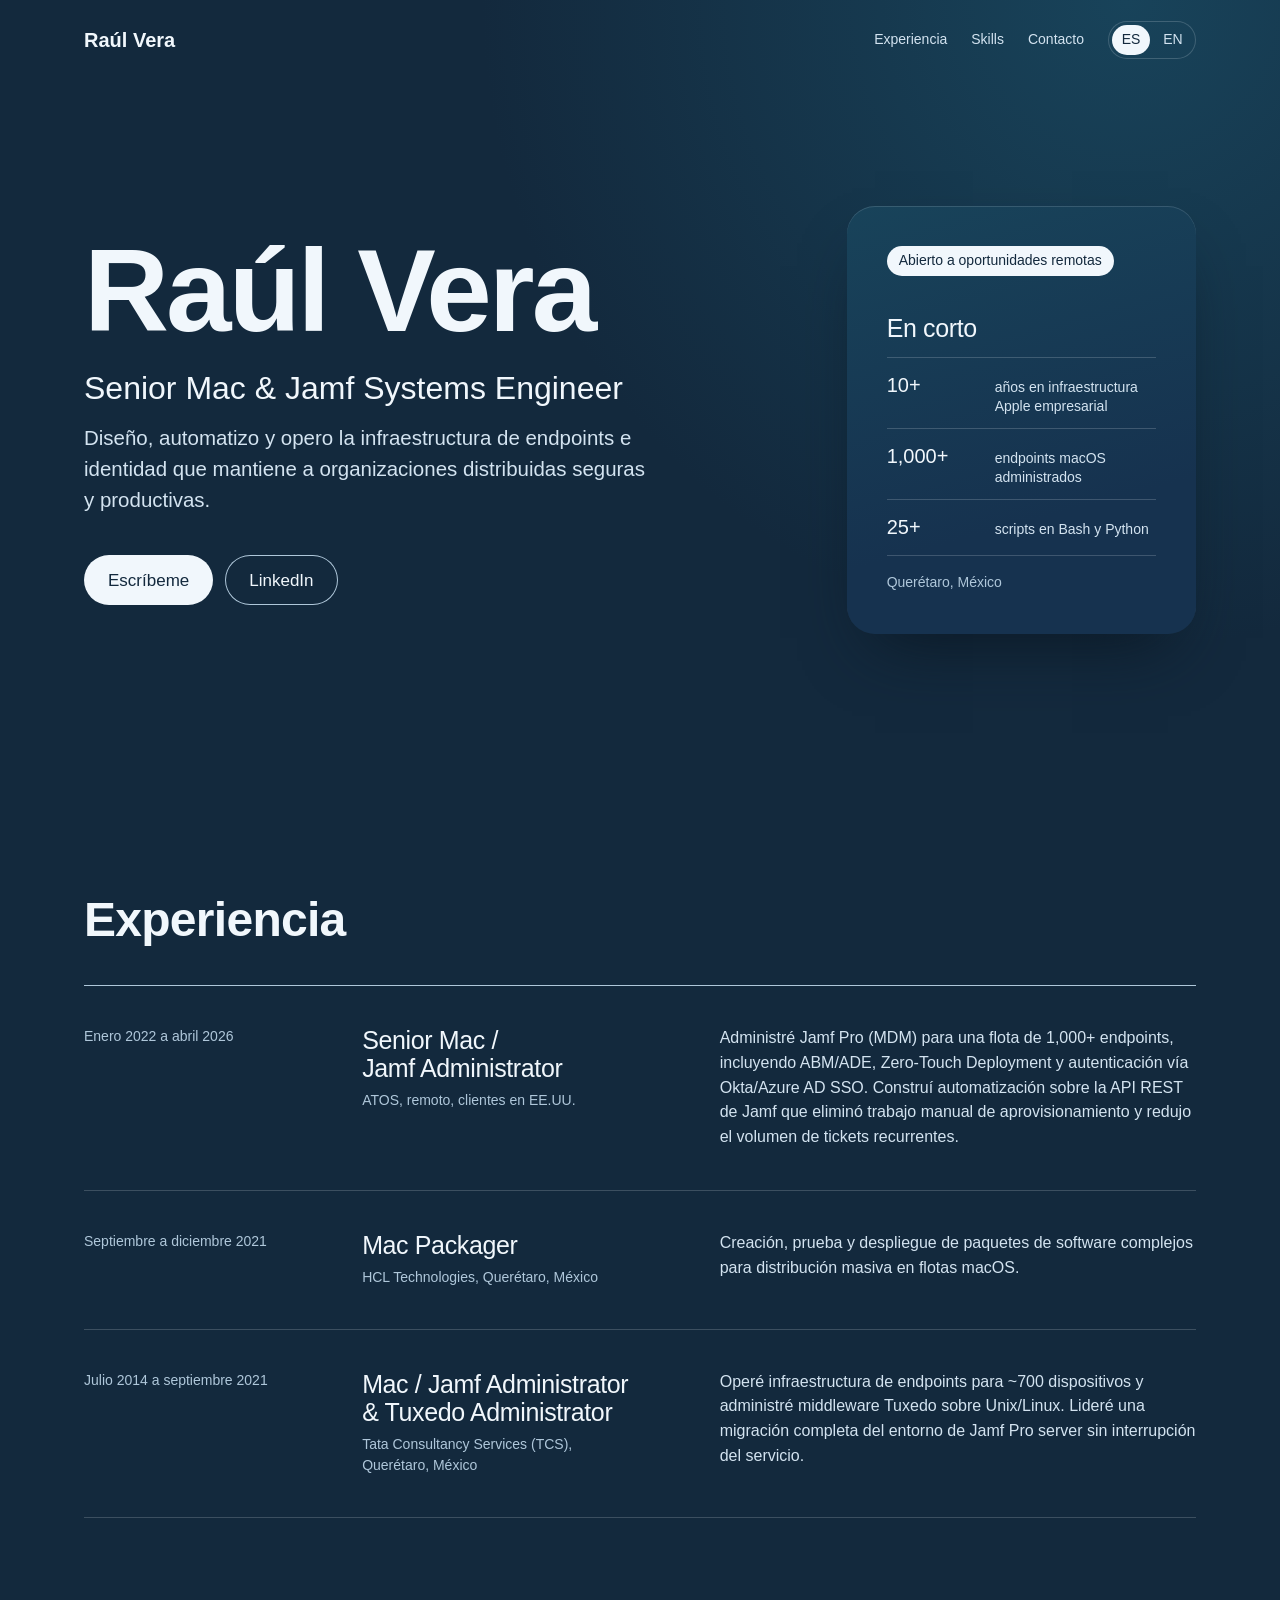
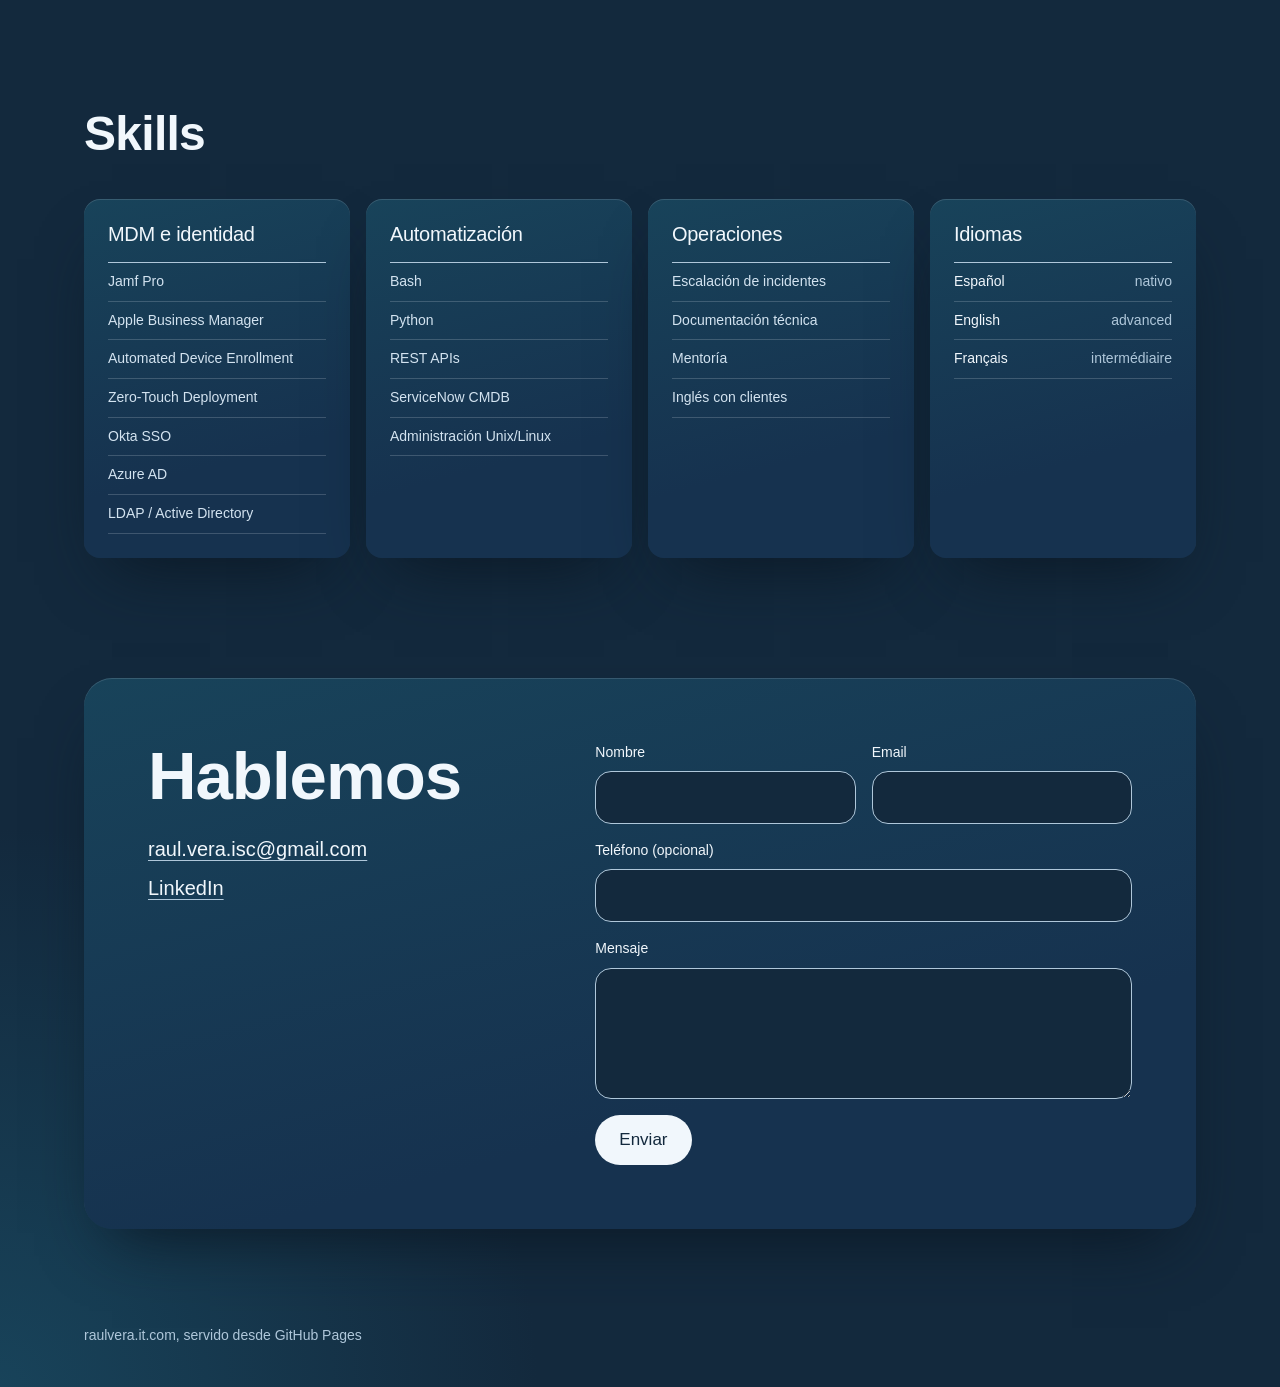
==== commit 4e82aeeb: "Redesign site with Kiln theme in deep blue palette Replace the terminal layout with a dark blue desi" ====
--- a/index.html
+++ b/index.html
@@ -2,573 +2,99 @@
 <html lang="es">
 <head>
 <meta charset="UTF-8">
-<meta name="viewport" content="width=device-width, initial-scale=1.0">
-<title>Raúl Vera — Senior Mac &amp; Jamf Systems Engineer</title>
-<meta name="description" content="Raúl Vera Pineda — Senior Mac & Jamf Systems Engineer. 10+ años administrando infraestructura de endpoints e identidad para clientes empresariales.">
-<link rel="preconnect" href="https://fonts.googleapis.com">
-<link rel="preconnect" href="https://fonts.gstatic.com" crossorigin>
-<link href="https://fonts.googleapis.com/css2?family=IBM+Plex+Mono:wght@400;500;600;700&family=IBM+Plex+Sans:wght@400;500;600;700&display=swap" rel="stylesheet">
-<style>
-  :root{
-    --bg:        #12161C;
-    --bg-panel:  #1A2029;
-    --bg-panel-2:#1F2733;
-    --border:    #2A323D;
-    --text:      #E8EAED;
-    --text-dim:  #9AA4B2;
-    --text-faint:#5D6673;
-    --accent:    #5EEAD4;
-    --accent-dim:#2E7D71;
-    --warn:      #F2B84B;
-    --mono: 'IBM Plex Mono', ui-monospace, Menlo, Consolas, monospace;
-    --sans: 'IBM Plex Sans', -apple-system, Segoe UI, sans-serif;
-  }
-
-  *{ box-sizing: border-box; }
-  html{ scroll-behavior: smooth; }
-  @media (prefers-reduced-motion: reduce){
-    html{ scroll-behavior: auto; }
-    *{ animation-duration: 0.01ms !important; transition-duration: 0.01ms !important; }
-  }
-
-  body{
-    margin:0;
-    background: var(--bg);
-    background-image:
-      radial-gradient(ellipse 80% 50% at 50% -10%, rgba(94,234,212,0.08), transparent),
-      linear-gradient(var(--border) 1px, transparent 1px),
-      linear-gradient(90deg, var(--border) 1px, transparent 1px);
-    background-size: auto, 48px 48px, 48px 48px;
-    background-position: 0 0, -1px -1px, -1px -1px;
-    color: var(--text);
-    font-family: var(--sans);
-    line-height: 1.5;
-    -webkit-font-smoothing: antialiased;
-  }
-
-  a{ color: var(--accent); text-decoration: none; }
-  a:hover{ text-decoration: underline; }
-  a:focus-visible, button:focus-visible{
-    outline: 2px solid var(--accent);
-    outline-offset: 3px;
-    border-radius: 2px;
-  }
-
-  .wrap{
-    max-width: 760px;
-    margin: 0 auto;
-    padding: 0 24px;
-  }
-
-  /* ---------- NAV ---------- */
-  nav{
-    position: sticky;
-    top: 0;
-    z-index: 10;
-    background: rgba(18,22,28,0.85);
-    backdrop-filter: blur(8px);
-    border-bottom: 1px solid var(--border);
-  }
-  nav .wrap{
-    display:flex;
-    align-items:center;
-    justify-content: space-between;
-    padding-top: 14px;
-    padding-bottom: 14px;
-  }
-  .nav-id{
-    font-family: var(--mono);
-    font-size: 13px;
-    color: var(--text-dim);
-  }
-  .nav-id b{ color: var(--accent); font-weight: 600; }
-  .nav-links{
-    display:flex;
-    gap: 20px;
-    font-family: var(--mono);
-    font-size: 13px;
-  }
-  .nav-links a{ color: var(--text-dim); }
-  .nav-links a:hover{ color: var(--accent); }
-  .lang-switch{
-    display:flex;
-    align-items:center;
-    gap: 4px;
-    font-family: var(--mono);
-    font-size: 12px;
-    margin-left: 20px;
-    padding-left: 20px;
-    border-left: 1px solid var(--border);
-  }
-  .lang-switch a{ color: var(--text-faint); padding: 2px 4px; }
-  .lang-switch a:hover{ color: var(--accent); text-decoration:none; }
-  .lang-switch a.active{ color: var(--accent); }
-  .lang-switch span{ color: var(--text-faint); }
-
-  /* ---------- HERO / NEOFETCH PANEL ---------- */
-  header.hero{
-    padding: 56px 0 40px;
-  }
-  .panel{
-    background: var(--bg-panel);
-    border: 1px solid var(--border);
-    border-radius: 10px;
-    overflow: hidden;
-    box-shadow: 0 20px 60px -20px rgba(0,0,0,0.5);
-  }
-  .panel-titlebar{
-    display:flex;
-    align-items:center;
-    gap: 8px;
-    padding: 10px 14px;
-    background: var(--bg-panel-2);
-    border-bottom: 1px solid var(--border);
-    font-family: var(--mono);
-    font-size: 12px;
-    color: var(--text-faint);
-  }
-  .dot{ width:10px; height:10px; border-radius:50%; display:inline-block; }
-  .dot.r{ background:#F2665B; } .dot.y{ background:#F2C14E; } .dot.g{ background:#66C86B; }
-  .panel-titlebar .path{ margin-left: 8px; }
-
-  .fetch{
-    display:grid;
-    grid-template-columns: auto 1fr;
-    gap: 28px;
-    padding: 28px;
-  }
-  .fetch-mark{
-    width: 84px;
-    height: auto;
-    flex-shrink: 0;
-  }
-  .fetch-data dt{
-    font-family: var(--mono);
-    font-size: 12px;
-    color: var(--accent);
-    margin-top: 10px;
-  }
-  .fetch-data dt:first-child{ margin-top: 0; }
-  .fetch-data dd{
-    margin: 2px 0 0;
-    font-family: var(--sans);
-    font-size: 15px;
-    color: var(--text);
-  }
-  .fetch-name{
-    font-family: var(--mono);
-    font-weight: 600;
-    font-size: 20px;
-    color: var(--text);
-    margin: 0 0 2px;
-  }
-  .fetch-name .at{ color: var(--text-faint); }
-  .fetch-name .host{ color: var(--accent); }
-  .fetch-rule{
-    height:1px;
-    background: var(--border);
-    margin: 14px 0;
-  }
-  .status-pill{
-    display:inline-flex;
-    align-items:center;
-    gap:6px;
-    font-family: var(--mono);
-    font-size: 12px;
-    color: var(--warn);
-    border: 1px solid rgba(242,184,75,0.35);
-    background: rgba(242,184,75,0.08);
-    padding: 3px 9px;
-    border-radius: 999px;
-  }
-  .status-pill .blip{
-    width:6px; height:6px; border-radius:50%;
-    background: var(--warn);
-  }
-
-  .lede{
-    margin-top: 28px;
-    font-size: 17px;
-    color: var(--text-dim);
-    max-width: 62ch;
-  }
-  .lede strong{ color: var(--text); font-weight: 600; }
-
-  /* ---------- SECTION LABELS ---------- */
-  .section{ padding: 44px 0; border-top: 1px solid var(--border); }
-  .section-label{
-    font-family: var(--mono);
-    font-size: 12px;
-    color: var(--accent);
-    letter-spacing: 0.04em;
-    margin: 0 0 22px;
-  }
-  .section-label::before{ content: "// "; color: var(--text-faint); }
-
-  /* ---------- EXPERIENCE (changelog style) ---------- */
-  .log-entry{
-    display:grid;
-    grid-template-columns: 108px 1fr;
-    gap: 20px;
-    padding: 18px 0;
-    border-bottom: 1px solid var(--border);
-  }
-  .log-entry:last-child{ border-bottom: none; }
-  .log-date{
-    font-family: var(--mono);
-    font-size: 12px;
-    color: var(--text-faint);
-    padding-top: 3px;
-  }
-  .log-role{
-    font-weight: 600;
-    font-size: 16px;
-    color: var(--text);
-    margin: 0 0 2px;
-  }
-  .log-co{
-    font-family: var(--mono);
-    font-size: 12px;
-    color: var(--text-dim);
-    margin: 0 0 8px;
-  }
-  .log-desc{
-    font-size: 14.5px;
-    color: var(--text-dim);
-    margin: 0;
-  }
-
-  /* ---------- SKILLS (package list style) ---------- */
-  .pkg-group{ margin-bottom: 22px; }
-  .pkg-group:last-child{ margin-bottom: 0; }
-  .pkg-cmd{
-    font-family: var(--mono);
-    font-size: 12px;
-    color: var(--text-faint);
-    margin: 0 0 10px;
-  }
-  .pkg-cmd .flag{ color: var(--accent-dim); }
-  .pkg-list{
-    display:flex;
-    flex-wrap: wrap;
-    gap: 8px;
-  }
-  .pkg{
-    font-family: var(--mono);
-    font-size: 12.5px;
-    color: var(--text);
-    background: var(--bg-panel);
-    border: 1px solid var(--border);
-    padding: 5px 10px;
-    border-radius: 6px;
-  }
-  .pkg .ver{ color: var(--accent); }
-
-  /* ---------- CONTACT (terminal prompt) ---------- */
-  .term{
-    background: var(--bg-panel);
-    border: 1px solid var(--border);
-    border-radius: 10px;
-    padding: 24px 26px;
-    font-family: var(--mono);
-    font-size: 14px;
-  }
-  .term .prompt{ color: var(--text-faint); }
-  .term .cmd{ color: var(--text); }
-  .term .out{ color: var(--text-dim); margin: 6px 0 14px 0; }
-  .term .out a{ color: var(--accent); }
-  .term .cursor{
-    display:inline-block;
-    width: 8px; height: 15px;
-    background: var(--accent);
-    margin-left: 4px;
-    vertical-align: -2px;
-    animation: blink 1.1s steps(1) infinite;
-  }
-  @keyframes blink{ 50%{ opacity:0; } }
-
-  /* ---------- CONTACT FORM ---------- */
-  .form-panel{
-    margin-top: 20px;
-  }
-  .form-panel .panel-titlebar{ border-radius: 10px 10px 0 0; }
-  .contact-form{
-    background: var(--bg-panel);
-    border: 1px solid var(--border);
-    border-top: none;
-    border-radius: 0 0 10px 10px;
-    padding: 24px 26px 26px;
-  }
-  .form-row{ margin-bottom: 16px; }
-  .form-row:last-of-type{ margin-bottom: 0; }
-  .form-row label{
-    display:block;
-    font-family: var(--mono);
-    font-size: 12px;
-    color: var(--accent);
-    margin-bottom: 6px;
-  }
-  .form-row label::before{ content: "$ "; color: var(--text-faint); }
-  .form-row input,
-  .form-row textarea{
-    width: 100%;
-    background: var(--bg-panel-2);
-    border: 1px solid var(--border);
-    border-radius: 6px;
-    padding: 10px 12px;
-    color: var(--text);
-    font-family: var(--sans);
-    font-size: 14px;
-    line-height: 1.5;
-  }
-  .form-row input:focus,
-  .form-row textarea:focus{
-    outline: none;
-    border-color: var(--accent);
-  }
-  .form-row textarea{ resize: vertical; min-height: 96px; }
-  .hp{ position: absolute; left: -9999px; opacity: 0; height: 0; overflow: hidden; }
-  .form-actions{
-    display:flex;
-    align-items:center;
-    gap: 16px;
-    margin-top: 20px;
-  }
-  #submit-btn{
-    font-family: var(--mono);
-    font-size: 13px;
-    font-weight: 600;
-    color: var(--bg);
-    background: var(--accent);
-    border: none;
-    border-radius: 6px;
-    padding: 10px 18px;
-    cursor: pointer;
-  }
-  #submit-btn:hover{ background: #7FF0DD; }
-  #submit-btn:disabled{ opacity: 0.6; cursor: default; }
-  #form-status{
-    font-family: var(--mono);
-    font-size: 12.5px;
-    color: var(--text-dim);
-    margin: 0;
-  }
-
-  footer{
-    padding: 30px 0 50px;
-    text-align:center;
-    font-family: var(--mono);
-    font-size: 12px;
-    color: var(--text-faint);
-  }
-
-  @media (max-width: 620px){
-    .fetch{ grid-template-columns: 1fr; gap: 16px; padding: 22px; }
-    .fetch-mark{ width: 56px; height: auto; }
-    .log-entry{ grid-template-columns: 1fr; gap: 4px; }
-    nav .wrap{ flex-wrap: wrap; justify-content: center; gap: 8px 0; padding-top: 10px; padding-bottom: 10px; }
-    .nav-id{ width: 100%; text-align: center; }
-    .nav-links{ gap: 12px; flex-wrap: wrap; justify-content: center; }
-    .lang-switch{ margin-left: 8px; padding-left: 8px; }
-  }
-</style>
+<meta name="viewport" content="width=device-width, initial-scale=1">
+<title>Raúl Vera, Senior Mac &amp; Jamf Systems Engineer</title>
+<meta name="description" content="Raúl Vera Pineda, Senior Mac &amp; Jamf Systems Engineer. 10+ años administrando infraestructura de endpoints e identidad para clientes empresariales.">
+<link rel="preconnect" href="https://api.fontshare.com">
+<link rel="preconnect" href="https://cdn.fontshare.com" crossorigin>
+<link href="https://api.fontshare.com/v2/css?f[]=clash-display@500,600&display=swap" rel="stylesheet">
+<link href="https://api.fontshare.com/v2/css?f[]=general-sans@400,500&display=swap" rel="stylesheet">
+<link rel="stylesheet" href="styles.css">
 </head>
 <body>
-
-<nav>
-  <div class="wrap">
-    <div class="nav-id"><b>raul</b>@raulvera.it.com</div>
-    <div class="nav-links">
-      <a href="#experiencia">experiencia</a>
-      <a href="#skills">skills</a>
-      <a href="#contacto">contacto</a>
-      <span class="lang-switch">
-        <a href="/" class="active" aria-current="page">ES</a><span>·</span><a href="/en/">EN</a>
-      </span>
+<header class="top"><div class="container">
+  <a class="brand" href="#inicio">Raúl Vera</a>
+  <nav class="links" aria-label="Secciones">
+    <a href="#experiencia">Experiencia</a>
+    <a href="#skills">Skills</a>
+    <a class="keep" href="#contacto">Contacto</a>
+    <span class="lang"><a href="/" aria-current="page">ES</a><a href="/en/">EN</a></span>
+  </nav>
+</div></header>
+
+<main id="inicio">
+<section class="hero"><div class="container">
+  <div>
+    <h1>Raúl Vera</h1>
+    <p class="role">Senior Mac &amp; Jamf Systems Engineer</p>
+    <p class="lede">Diseño, automatizo y opero la infraestructura de endpoints e identidad que mantiene a organizaciones distribuidas seguras y productivas.</p>
+    <div class="actions-hero">
+      <a class="btn" href="#contacto">Escríbeme</a>
+      <a class="btn btn--ghost" href="https://www.linkedin.com/in/juan-raul-vera-pineda/?locale=es">LinkedIn</a>
     </div>
   </div>
-</nav>
-
-<header class="hero">
-  <div class="wrap">
-    <div class="panel">
-      <div class="panel-titlebar">
-        <span class="dot r"></span><span class="dot y"></span><span class="dot g"></span>
-        <span class="path">~/raul-vera — neofetch</span>
-      </div>
-      <div class="fetch">
-        <svg class="fetch-mark" viewBox="0 0 170 120" role="img" aria-label="RV" xmlns="http://www.w3.org/2000/svg">
-          <style>@keyframes blk{0%,52%{opacity:1}53%,100%{opacity:0}}.cur{animation:blk 1.1s steps(1) infinite}</style>
-          <rect x="2" y="2" width="166" height="116" fill="#f8f4f4" stroke="#201e1d" stroke-width="4"></rect>
-          <rect x="2" y="2" width="166" height="26" fill="#201e1d"></rect>
-          <g fill="#f3f2f2">
-            <rect x="12" y="12" width="8" height="8"></rect>
-            <rect x="26" y="12" width="8" height="8"></rect>
-            <rect x="40" y="12" width="8" height="8"></rect>
-          </g>
-          <text x="14" y="94" font-family="Archivo, sans-serif" font-weight="800" font-size="52" letter-spacing="-2" fill="#201e1d">RV</text>
-          <rect class="cur" x="98" y="84" width="26" height="10" fill="#201e1d"></rect>
-        </svg>
-        <div>
-          <p class="fetch-name">raul<span class="at">@</span><span class="host">raulvera.it.com</span></p>
-          <span class="status-pill"><span class="blip"></span> abierto a oportunidades remotas</span>
-          <div class="fetch-rule"></div>
-          <dl class="fetch-data">
-            <dt>role</dt><dd>Senior Mac &amp; Jamf Systems Engineer</dd>
-            <dt>location</dt><dd>Querétaro, México (Remote)</dd>
-            <dt>uptime</dt><dd>10+ años en gestión de infraestructura Apple empresarial</dd>
-            <dt>shell</dt><dd>Bash · Python · Jamf REST API</dd>
-            <dt>fleet</dt><dd>1,000+ endpoints macOS administrados</dd>
-            <dt>languages</dt><dd>Español (nativo) · English (advanced) · Français (intermédiaire)</dd>
-          </dl>
-        </div>
-      </div>
+  <aside class="well w-facts">
+    <p class="status">Abierto a oportunidades remotas</p>
+    <h2>En corto</h2>
+    <dl class="facts">
+      <div><dt>10+</dt><dd>años en infraestructura Apple empresarial</dd></div>
+      <div><dt>1,000+</dt><dd>endpoints macOS administrados</dd></div>
+      <div><dt>25+</dt><dd>scripts en Bash y Python</dd></div>
+    </dl>
+    <p class="place">Querétaro, México</p>
+  </aside>
+</div></section>
+
+<section class="section" id="experiencia"><div class="container">
+  <h2>Experiencia</h2>
+  <div class="jobs">
+      <article class="job">
+        <span class="when">Enero 2022 a abril 2026</span>
+        <div class="job-title"><h3>Senior Mac / Jamf Administrator</h3><p class="where">ATOS, remoto, clientes en EE.UU.</p></div>
+        <p class="what">Administré Jamf Pro (MDM) para una flota de 1,000+ endpoints, incluyendo ABM/ADE, Zero-Touch Deployment y autenticación vía Okta/Azure AD SSO. Construí automatización sobre la API REST de Jamf que eliminó trabajo manual de aprovisionamiento y redujo el volumen de tickets recurrentes.</p>
+      </article>
+      <article class="job">
+        <span class="when">Septiembre a diciembre 2021</span>
+        <div class="job-title"><h3>Mac Packager</h3><p class="where">HCL Technologies, Querétaro, México</p></div>
+        <p class="what">Creación, prueba y despliegue de paquetes de software complejos para distribución masiva en flotas macOS.</p>
+      </article>
+      <article class="job">
+        <span class="when">Julio 2014 a septiembre 2021</span>
+        <div class="job-title"><h3>Mac / Jamf Administrator &amp; Tuxedo Administrator</h3><p class="where">Tata Consultancy Services (TCS), Querétaro, México</p></div>
+        <p class="what">Operé infraestructura de endpoints para ~700 dispositivos y administré middleware Tuxedo sobre Unix/Linux. Lideré una migración completa del entorno de Jamf Pro server sin interrupción del servicio.</p>
+      </article>
+  </div>
+</div></section>
+
+<section class="section" id="skills"><div class="container">
+  <h2>Skills</h2>
+  <div class="groups">
+    <div class="well group"><h3>MDM e identidad</h3><ul class="list"><li>Jamf Pro</li><li>Apple Business Manager</li><li>Automated Device Enrollment</li><li>Zero-Touch Deployment</li><li>Okta SSO</li><li>Azure AD</li><li>LDAP / Active Directory</li></ul></div>
+    <div class="well group"><h3>Automatización</h3><ul class="list"><li>Bash</li><li>Python</li><li>REST APIs</li><li>ServiceNow CMDB</li><li>Administración Unix/Linux</li></ul></div>
+    <div class="well group"><h3>Operaciones</h3><ul class="list"><li>Escalación de incidentes</li><li>Documentación técnica</li><li>Mentoría</li><li>Inglés con clientes</li></ul></div>
+    <div class="well group"><h3>Idiomas</h3><dl class="rows"><div><dt>Español</dt><dd>nativo</dd></div><div><dt>English</dt><dd>advanced</dd></div><div><dt>Français</dt><dd>intermédiaire</dd></div></dl></div>
+  </div>
+</div></section>
+</main>
+
+<section class="contact" id="contacto"><div class="container">
+  <div class="well w-contact">
+    <div>
+      <h2>Hablemos</h2>
+      <p class="direct"><a href="mailto:raul.vera.isc@gmail.com">raul.vera.isc@gmail.com</a><a href="https://www.linkedin.com/in/juan-raul-vera-pineda/?locale=es">LinkedIn</a></p>
     </div>
-
-    <p class="lede">
-      Diseño, automatizo y opero la infraestructura de endpoints e identidad que mantiene a organizaciones distribuidas
-      seguras y productivas. <strong>10+ años</strong> administrando flotas empresariales, con una biblioteca de
-      <strong>25+ scripts</strong> en Bash y Python que convierten trabajo manual y propenso a errores en sistemas
-      repetibles y auto-sostenibles.
-    </p>
-  </div>
-</header>
-
-<section class="section" id="experiencia">
-  <div class="wrap">
-    <p class="section-label">experiencia</p>
-
-    <div class="log-entry">
-      <div class="log-date">enero 2022 — abril 2026</div>
-      <div>
-        <p class="log-role">Senior Mac / Jamf Administrator</p>
-        <p class="log-co">ATOS · Remoto, clientes en EE.UU.</p>
-        <p class="log-desc">
-          Administré Jamf Pro (MDM) para una flota de 1,000+ endpoints, incluyendo ABM/ADE, Zero-Touch Deployment
-          y autenticación vía Okta/Azure AD SSO. Construí automatización sobre la API REST de Jamf que eliminó
-          trabajo manual de aprovisionamiento y redujo el volumen de tickets recurrentes.
-        </p>
-      </div>
-    </div>
-
-    <div class="log-entry">
-      <div class="log-date">2021</div>
-      <div>
-        <p class="log-role">Mac Packager</p>
-        <p class="log-co">HCL Technologies · Querétaro, México</p>
-        <p class="log-desc">
-          Creación, prueba y despliegue de paquetes de software complejos para distribución masiva en flotas macOS.
-        </p>
-      </div>
-    </div>
-
-    <div class="log-entry">
-      <div class="log-date">2014 — 2021</div>
-      <div>
-        <p class="log-role">Mac / Jamf Administrator &amp; Tuxedo Administrator</p>
-        <p class="log-co">Tata Consultancy Services (TCS) · Querétaro, México</p>
-        <p class="log-desc">
-          Operé infraestructura de endpoints para ~700 dispositivos y administré middleware Tuxedo sobre Unix/Linux.
-          Lideré una migración completa del entorno de Jamf Pro server sin interrupción del servicio.
-        </p>
-      </div>
-    </div>
-  </div>
-</section>
-
-<section class="section" id="skills">
-  <div class="wrap">
-    <p class="section-label">skills</p>
-
-    <div class="pkg-group">
-      <p class="pkg-cmd"><span class="flag">$</span> ls --category mdm-identity</p>
-      <div class="pkg-list">
-        <span class="pkg">jamf-pro</span>
-        <span class="pkg">apple-business-manager</span>
-        <span class="pkg">automated-device-enrollment</span>
-        <span class="pkg">zero-touch-deployment</span>
-        <span class="pkg">okta-sso</span>
-        <span class="pkg">azure-ad</span>
-        <span class="pkg">ldap-active-directory</span>
-      </div>
-    </div>
-
-    <div class="pkg-group">
-      <p class="pkg-cmd"><span class="flag">$</span> ls --category automation</p>
-      <div class="pkg-list">
-        <span class="pkg">bash</span>
-        <span class="pkg">python</span>
-        <span class="pkg">rest-apis</span>
-        <span class="pkg">servicenow-cmdb</span>
-        <span class="pkg">unix-linux-admin</span>
-      </div>
-    </div>
-
-    <div class="pkg-group">
-      <p class="pkg-cmd"><span class="flag">$</span> ls --category operaciones</p>
-      <div class="pkg-list">
-        <span class="pkg">incident-escalation</span>
-        <span class="pkg">technical-documentation</span>
-        <span class="pkg">mentoring</span>
-        <span class="pkg">client-facing-english</span>
-      </div>
-    </div>
-  </div>
-</section>
-
-<section class="section" id="contacto">
-  <div class="wrap">
-    <p class="section-label">contacto</p>
-    <div class="term">
-      <div><span class="prompt">$</span> <span class="cmd">whoami --contact</span></div>
-      <div class="out">
-        email:&nbsp;&nbsp;<a href="mailto:raul.vera.isc@gmail.com">raul.vera.isc@gmail.com</a><br>
-        linkedin:&nbsp;<a href="https://www.linkedin.com/in/juan-raul-vera-pineda/?locale=es">Raul Vera</a>
-      </div>
-      <div><span class="prompt">$</span><span class="cursor"></span></div>
-    </div>
-
-    <div class="form-panel">
-      <div class="panel-titlebar">
-        <span class="dot r"></span><span class="dot y"></span><span class="dot g"></span>
-        <span class="path">~/raul-vera — mail --compose</span>
-      </div>
-      <form id="contact-form" class="contact-form" novalidate>
-        <div class="form-row">
-          <label for="f-nombre">nombre</label>
-          <input id="f-nombre" name="nombre" type="text" required autocomplete="name">
-        </div>
-        <div class="form-row">
-          <label for="f-email">email</label>
-          <input id="f-email" name="email" type="email" required autocomplete="email">
-        </div>
-        <div class="form-row">
-          <label for="f-telefono">teléfono (opcional)</label>
-          <input id="f-telefono" name="telefono" type="tel" autocomplete="tel">
-        </div>
-        <div class="form-row">
-          <label for="f-mensaje">mensaje</label>
-          <textarea id="f-mensaje" name="mensaje" rows="5" required></textarea>
-        </div>
-
-        <!-- Honeypot antispam: oculto para humanos, los bots lo llenan. -->
-        <div class="hp form-row" aria-hidden="true">
-          <label for="f-website">No llenes este campo</label>
-          <input id="f-website" name="website" tabindex="-1" autocomplete="off">
-        </div>
-
-        <div class="form-actions">
-          <button type="submit" id="submit-btn">enviar</button>
-          <p id="form-status" role="status" aria-live="polite"></p>
-        </div>
-      </form>
-    </div>
-  </div>
-</section>
-
-<footer>
-  raulvera.it.com · construido a mano, servido desde GitHub Pages
-</footer>
+    <form id="contact-form" class="form" novalidate>
+      <div class="field"><label for="f-nombre">Nombre</label><input id="f-nombre" name="nombre" type="text" required autocomplete="name"></div>
+      <div class="field"><label for="f-email">Email</label><input id="f-email" name="email" type="email" required autocomplete="email"></div>
+      <div class="field field--wide"><label for="f-telefono">Teléfono (opcional)</label><input id="f-telefono" name="telefono" type="tel" autocomplete="tel"></div>
+      <div class="field field--wide"><label for="f-mensaje">Mensaje</label><textarea id="f-mensaje" name="mensaje" rows="4" required></textarea></div>
+      <div class="hp" aria-hidden="true"><label for="f-website">No llenes este campo</label><input id="f-website" name="website" tabindex="-1" autocomplete="off"></div>
+      <div class="actions"><button class="btn" type="submit" id="submit-btn">Enviar</button><p id="form-status" role="status" aria-live="polite"></p></div>
+    </form>
+  </div>
+</div></section>
+
+<footer class="foot"><div class="container">raulvera.it.com, servido desde GitHub Pages</div></footer>
 
 <script>
 // ── Config ────────────────────────────────────────────────────────────────
@@ -683,6 +209,5 @@
   }
 });
 </script>
-
 </body>
 </html>
--- a/styles.css
+++ b/styles.css
@@ -0,0 +1,121 @@
+/* Hallmark · shape: Long Document · genre: atmospheric · theme: Kiln (by request) · job: hire · draw: by request
+ * hero: Stage · nav: edge-aligned · footer: one line · imagery: none · signature: the name set large in Clash Display on deep blue · kiln: owner's palette 13293D 16324F 18435A, no heat ramp
+ * axes: dark/grotesk-sans/cool · posture: restrained · contrast: pass · fold: pass · v2.0.0 */
+/* Hallmark · pre-emit critique: P4 H4 E4 S4 R4 V4 · weakest: no photographs, depth comes from three stepped blues */
+@import url("./tokens.css");
+@import url("./base.css");
+
+:root {
+  color-scheme: dark;
+  --pal-base: #13293D; --pal-mid: #16324F; --pal-high: #18435A; --pal-shadow: #0A1723;
+  --color-paper: var(--pal-base); --color-paper-2: var(--pal-mid); --color-paper-3: var(--pal-high);
+  --color-ink: #F1F7FC; --color-ink-2: #D3E3F0; --color-muted: #AFC7DA;
+  --color-rule: color-mix(in oklab, var(--color-ink) 18%, transparent);
+  --color-accent: var(--color-ink); --color-accent-ink: var(--pal-base); --color-focus: var(--color-ink);
+  --font-display: "Clash Display", ui-sans-serif, sans-serif;
+  --font-body: "General Sans", ui-sans-serif, sans-serif;
+  --tracking-display: -0.015em; --display-weight: 600;
+  --shadow-card: 0 32px 64px -28px var(--pal-shadow);
+  --container: 1240px;
+}
+
+html { scroll-behavior: smooth; scroll-padding-top: var(--space-lg); background: var(--pal-base); scrollbar-color: var(--color-muted) var(--pal-base); }
+body { position: relative; isolation: isolate; background: transparent; color: var(--color-ink-2); font-size: 1.0625rem; }
+body::before { content: ""; position: absolute; inset: 0; z-index: -1; pointer-events: none; background: radial-gradient(70% 900px at 88% 0, var(--pal-high), transparent 72%), radial-gradient(60% 800px at 0 100%, var(--pal-high), transparent 70%); }
+h1, h2, h3 { color: var(--color-ink); line-height: 1.02; }
+ul, dl, dd { margin: 0; padding: 0; }
+ul { list-style: none; }
+a { color: var(--color-ink); text-decoration: underline; text-decoration-color: var(--color-muted); text-decoration-thickness: 1px; text-underline-offset: 0.2em; transition: text-decoration-color var(--dur-short) var(--ease-out); }
+a:hover { text-decoration-color: var(--color-ink); text-decoration-thickness: 2px; }
+a:active { color: var(--color-muted); }
+
+.top .container { display: flex; align-items: center; justify-content: space-between; gap: var(--space-lg); min-height: 80px; }
+.brand { font-family: var(--font-display); font-size: var(--text-lg); font-weight: 600; text-decoration: none; }
+.links { display: flex; align-items: center; gap: var(--space-lg); font-size: var(--text-sm); font-weight: 500; }
+.links a { padding-block: var(--space-xs); color: var(--color-ink-2); text-decoration: none; }
+.links a:hover { color: var(--color-ink); text-decoration: underline; }
+.lang { display: flex; gap: var(--space-2xs); padding: var(--space-2xs); border-radius: var(--radius-pill); box-shadow: inset 0 0 0 1px var(--color-rule); }
+.lang a { min-width: 38px; padding: var(--space-2xs) var(--space-xs); border-radius: var(--radius-pill); text-align: center; }
+.lang a:hover { text-decoration: none; background: var(--pal-high); }
+.lang a[aria-current] { background: var(--color-ink); color: var(--pal-base); }
+
+.well { min-width: 0; padding: var(--space-xl); border-radius: var(--radius-card); background: linear-gradient(165deg, var(--pal-high), var(--pal-mid) 70%); box-shadow: var(--shadow-card), inset 0 1px 0 color-mix(in oklab, var(--color-ink) 14%, transparent); }
+
+.hero .container { display: grid; grid-template-columns: minmax(0, 8fr) minmax(0, 4fr); gap: var(--space-2xl); align-items: center; min-height: clamp(520px, calc(100svh - 96px), 720px); padding-block: var(--space-lg) var(--space-2xl); }
+.hero h1 { max-width: none; font-size: clamp(3.5rem, 9.2vw, 8.25rem); line-height: 0.95; letter-spacing: -0.025em; }
+.role { margin-top: var(--space-lg); color: var(--color-ink); font-family: var(--font-display); font-size: clamp(1.375rem, 1.3vw + 1rem, 2rem); font-weight: 500; line-height: 1.15; }
+.lede { max-width: 52ch; margin-top: var(--space-md); font-size: var(--text-lead); line-height: 1.5; }
+.actions-hero { display: flex; flex-wrap: wrap; gap: var(--space-sm); margin-top: var(--space-xl); }
+.btn { display: inline-flex; align-items: center; justify-content: center; min-height: 50px; padding: 0 var(--space-lg); border: 0; border-radius: var(--radius-pill); background: var(--color-ink); color: var(--pal-base); font-weight: 500; line-height: 1; text-decoration: none; cursor: pointer; transition: background-color var(--dur-short) var(--ease-out), transform var(--dur-micro) var(--ease-out); }
+.btn:hover { background: var(--color-muted); color: var(--pal-base); text-decoration: none; }
+.btn:active { transform: translateY(1px); color: var(--pal-base); }
+.btn:disabled { background: var(--pal-high); color: var(--color-ink-2); cursor: not-allowed; }
+.btn--ghost { background: transparent; color: var(--color-ink); box-shadow: inset 0 0 0 1px var(--color-muted); }
+.btn--ghost:hover { background: var(--pal-high); color: var(--color-ink); }
+.btn--ghost:active { color: var(--color-ink); }
+
+.status { display: inline-block; padding: var(--space-2xs) var(--space-sm); border-radius: var(--radius-pill); background: var(--color-ink); color: var(--pal-base); font-size: var(--text-sm); font-weight: 500; }
+.w-facts h2 { margin-top: var(--space-xl); font-size: var(--text-xl); font-weight: 500; }
+.facts { display: grid; margin-top: var(--space-md); }
+.facts div { display: grid; grid-template-columns: 96px minmax(0, 1fr); gap: var(--space-sm); align-items: baseline; padding-block: var(--space-sm); border-top: 1px solid var(--color-rule); }
+.facts dt { color: var(--color-ink); font-family: var(--font-display); font-size: var(--text-lg); font-weight: 500; font-variant-numeric: lining-nums tabular-nums; }
+.facts dd { font-size: var(--text-sm); line-height: 1.35; }
+.place { padding-top: var(--space-md); border-top: 1px solid var(--color-rule); color: var(--color-muted); font-size: var(--text-sm); font-weight: 500; }
+
+.section { padding-block: var(--space-3xl); }
+.section > .container > h2 { font-size: var(--text-section); }
+.jobs { margin-top: var(--space-xl); border-top: 1px solid var(--color-muted); }
+.job { display: grid; grid-template-columns: minmax(0, 3fr) minmax(0, 4fr) minmax(0, 6fr); gap: var(--space-xl); padding-block: var(--space-xl); border-bottom: 1px solid var(--color-rule); }
+.when { color: var(--color-muted); font-size: var(--text-sm); font-weight: 500; line-height: 1.5; }
+.job h3 { font-size: var(--text-xl); font-weight: 500; line-height: 1.12; }
+.where { margin-top: var(--space-xs); color: var(--color-muted); font-size: var(--text-sm); }
+.what { font-size: 1rem; }
+
+.groups { display: grid; grid-template-columns: repeat(4, minmax(0, 1fr)); gap: var(--space-md); margin-top: var(--space-xl); }
+.group { padding: var(--space-lg); border-radius: var(--radius-well); }
+.group h3 { font-size: var(--text-lg); font-weight: 500; line-height: 1.15; }
+.list, .rows { margin-top: var(--space-md); border-top: 1px solid var(--color-muted); }
+.list li, .rows div { padding-block: var(--space-xs); border-bottom: 1px solid var(--color-rule); font-size: var(--text-sm); }
+.rows div { display: flex; justify-content: space-between; gap: var(--space-sm); }
+.rows dt { color: var(--color-ink); font-weight: 500; }
+.rows dd { color: var(--color-muted); }
+
+.contact { padding-block: var(--space-lg) var(--space-3xl); }
+.w-contact { display: grid; grid-template-columns: minmax(0, 5fr) minmax(0, 7fr); gap: var(--space-2xl); padding: var(--space-2xl); }
+.w-contact h2 { font-size: clamp(2.5rem, 4vw + 1rem, 4.5rem); }
+.direct { display: grid; justify-items: start; gap: var(--space-xs); margin-top: var(--space-lg); font-size: var(--text-lg); }
+.direct a { white-space: nowrap; }
+.form { display: grid; grid-template-columns: repeat(2, minmax(0, 1fr)); gap: var(--space-md); }
+.field { display: grid; gap: var(--space-xs); min-width: 0; }
+.field--wide, .actions { grid-column: 1 / -1; }
+.field label { color: var(--color-ink); font-size: var(--text-sm); font-weight: 500; }
+.field input, .field textarea { width: 100%; min-height: 50px; padding: var(--space-sm) var(--space-md); border: 1px solid var(--color-muted); border-radius: var(--radius-well); background: var(--pal-base); color: var(--color-ink); transition: border-color var(--dur-short) var(--ease-out); }
+.field input:hover, .field textarea:hover { border-color: var(--color-ink); }
+.field textarea { resize: vertical; }
+.hp { position: absolute; left: -9999px; width: 1px; height: 1px; overflow: hidden; }
+.actions { display: flex; flex-wrap: wrap; align-items: center; gap: var(--space-md); }
+#form-status { min-height: 1.5em; color: var(--color-ink); font-size: var(--text-sm); }
+
+.foot { padding-block: 0 var(--space-xl); color: var(--color-muted); font-size: var(--text-sm); }
+
+@media (max-width: 60rem) {
+  .hero .container, .w-contact { grid-template-columns: minmax(0, 1fr); min-height: 0; }
+  .hero .container { gap: var(--space-xl); padding-block: var(--space-xl); }
+  .job { grid-template-columns: minmax(0, 1fr); gap: var(--space-sm); padding-block: var(--space-lg); }
+  .groups { grid-template-columns: repeat(2, minmax(0, 1fr)); }
+  .w-contact { padding: var(--space-xl); gap: var(--space-xl); }
+}
+@media (max-width: 40rem) {
+  .top .container { min-height: 68px; }
+  .links { gap: var(--space-sm); }
+  .links > a:not(.keep) { display: none; }
+  .well, .w-contact { padding: var(--space-lg); border-radius: var(--radius-well); }
+  .section { padding-block: var(--space-2xl); }
+  .groups, .form { grid-template-columns: minmax(0, 1fr); }
+  .direct { font-size: var(--text-md); }
+}
+@media (prefers-reduced-motion: reduce) {
+  html { scroll-behavior: auto; }
+  a, .btn, .field input, .field textarea { transition: none; }
+  .btn:active { transform: none; }
+}
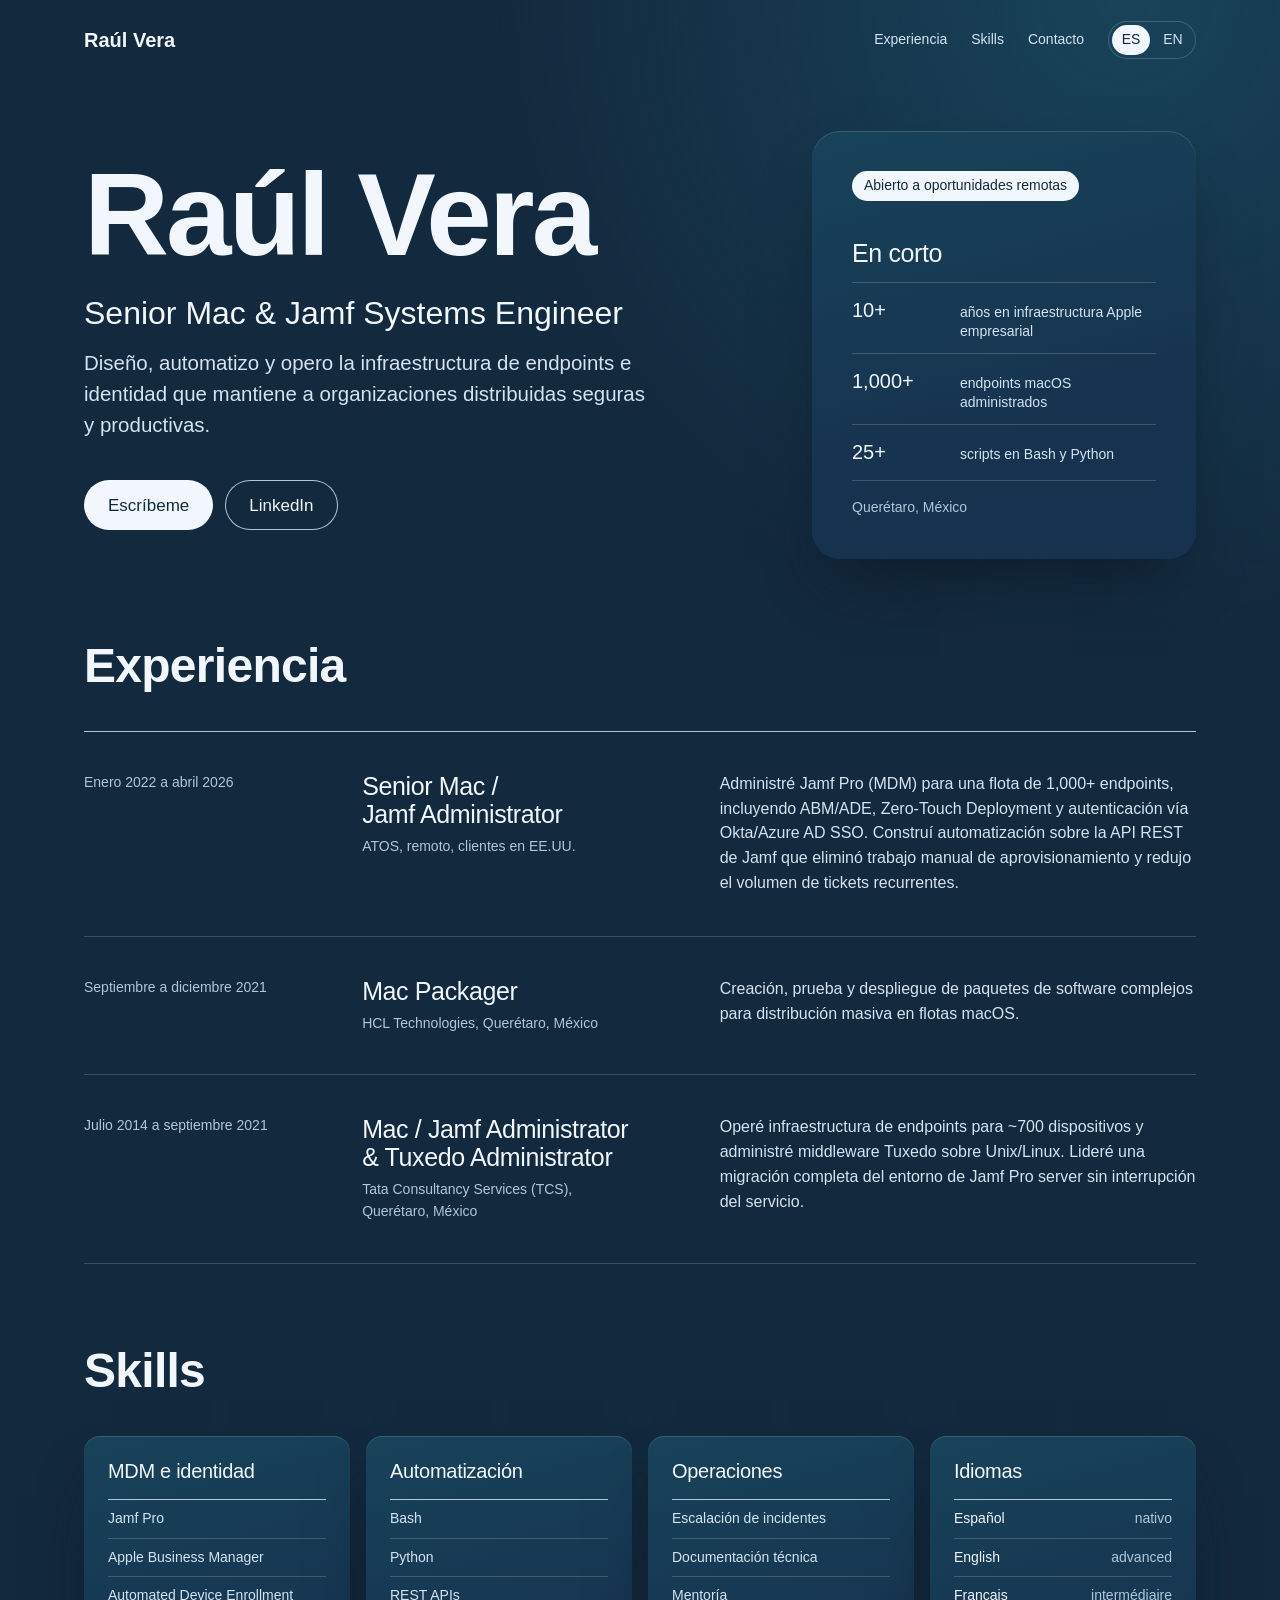
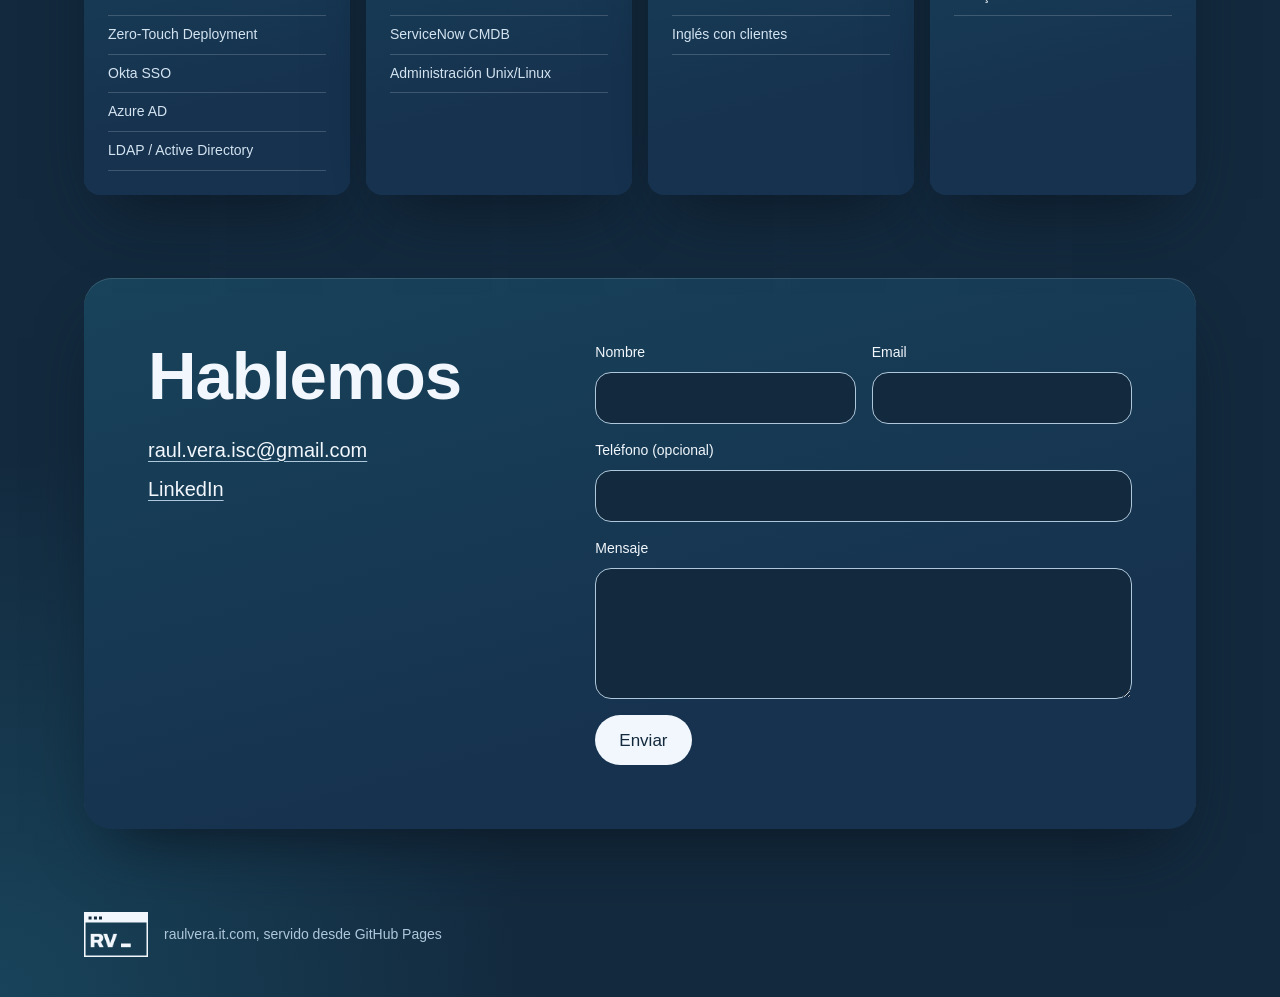
==== commit de8e806b: "Add social preview, favicons and language metadata Add Open Graph tags and a share image, canonical " ====
--- a/index.html
+++ b/index.html
@@ -5,6 +5,27 @@
 <meta name="viewport" content="width=device-width, initial-scale=1">
 <title>Raúl Vera, Senior Mac &amp; Jamf Systems Engineer</title>
 <meta name="description" content="Raúl Vera Pineda, Senior Mac &amp; Jamf Systems Engineer. 10+ años administrando infraestructura de endpoints e identidad para clientes empresariales.">
+<link rel="canonical" href="https://raulvera.it.com/">
+<link rel="alternate" hreflang="es" href="https://raulvera.it.com/">
+<link rel="alternate" hreflang="en" href="https://raulvera.it.com/en/">
+<link rel="alternate" hreflang="x-default" href="https://raulvera.it.com/en/">
+<link rel="icon" href="/favicon.ico" sizes="48x48">
+<link rel="icon" type="image/png" sizes="32x32" href="/favicon-32.png">
+<link rel="apple-touch-icon" href="/apple-touch-icon.png">
+<meta name="theme-color" content="#13293D">
+<meta property="og:type" content="website">
+<meta property="og:site_name" content="Raúl Vera">
+<meta property="og:title" content="Raúl Vera, Senior Mac &amp; Jamf Systems Engineer">
+<meta property="og:description" content="10+ años administrando infraestructura de endpoints e identidad para clientes empresariales.">
+<meta property="og:url" content="https://raulvera.it.com/">
+<meta property="og:locale" content="es_MX">
+<meta property="og:locale:alternate" content="en_US">
+<meta property="og:image" content="https://raulvera.it.com/og-image.png">
+<meta property="og:image:type" content="image/png">
+<meta property="og:image:width" content="1200">
+<meta property="og:image:height" content="630">
+<meta property="og:image:alt" content="Tarjeta de Raúl Vera, Senior Mac y Jamf Systems Engineer">
+<meta name="twitter:card" content="summary_large_image">
 <link rel="preconnect" href="https://api.fontshare.com">
 <link rel="preconnect" href="https://cdn.fontshare.com" crossorigin>
 <link href="https://api.fontshare.com/v2/css?f[]=clash-display@500,600&display=swap" rel="stylesheet">
@@ -94,7 +115,7 @@
   </div>
 </div></section>
 
-<footer class="foot"><div class="container">raulvera.it.com, servido desde GitHub Pages</div></footer>
+<footer class="foot"><div class="container"><img class="foot-mark" src="/rv-mark.png" alt="RV" width="64" height="45"><span>raulvera.it.com, servido desde GitHub Pages</span></div></footer>
 
 <script>
 // ── Config ────────────────────────────────────────────────────────────────
--- a/styles.css
+++ b/styles.css
@@ -41,7 +41,7 @@
 
 .well { min-width: 0; padding: var(--space-xl); border-radius: var(--radius-card); background: linear-gradient(165deg, var(--pal-high), var(--pal-mid) 70%); box-shadow: var(--shadow-card), inset 0 1px 0 color-mix(in oklab, var(--color-ink) 14%, transparent); }
 
-.hero .container { display: grid; grid-template-columns: minmax(0, 8fr) minmax(0, 4fr); gap: var(--space-2xl); align-items: center; min-height: clamp(520px, calc(100svh - 96px), 720px); padding-block: var(--space-lg) var(--space-2xl); }
+.hero .container { display: grid; grid-template-columns: minmax(0, 1fr) clamp(350px, 30vw, 400px); gap: clamp(var(--space-xl), 4.5vw, var(--space-2xl)); align-items: center; padding-block: clamp(24px, 4vw, 64px) 0; }
 .hero h1 { max-width: none; font-size: clamp(3.5rem, 9.2vw, 8.25rem); line-height: 0.95; letter-spacing: -0.025em; }
 .role { margin-top: var(--space-lg); color: var(--color-ink); font-family: var(--font-display); font-size: clamp(1.375rem, 1.3vw + 1rem, 2rem); font-weight: 500; line-height: 1.15; }
 .lede { max-width: 52ch; margin-top: var(--space-md); font-size: var(--text-lead); line-height: 1.5; }
@@ -54,7 +54,7 @@
 .btn--ghost:hover { background: var(--pal-high); color: var(--color-ink); }
 .btn--ghost:active { color: var(--color-ink); }
 
-.status { display: inline-block; padding: var(--space-2xs) var(--space-sm); border-radius: var(--radius-pill); background: var(--color-ink); color: var(--pal-base); font-size: var(--text-sm); font-weight: 500; }
+.status { display: inline-block; max-width: 100%; white-space: nowrap; padding: var(--space-2xs) var(--space-sm); border-radius: var(--radius-pill); background: var(--color-ink); color: var(--pal-base); font-size: var(--text-sm); font-weight: 500; }
 .w-facts h2 { margin-top: var(--space-xl); font-size: var(--text-xl); font-weight: 500; }
 .facts { display: grid; margin-top: var(--space-md); }
 .facts div { display: grid; grid-template-columns: 96px minmax(0, 1fr); gap: var(--space-sm); align-items: baseline; padding-block: var(--space-sm); border-top: 1px solid var(--color-rule); }
@@ -62,7 +62,8 @@
 .facts dd { font-size: var(--text-sm); line-height: 1.35; }
 .place { padding-top: var(--space-md); border-top: 1px solid var(--color-rule); color: var(--color-muted); font-size: var(--text-sm); font-weight: 500; }
 
-.section { padding-block: var(--space-3xl); }
+.section { --section-space: clamp(48px, 6.5vw, 96px); padding-block: var(--section-space); }
+.section + .section { padding-top: 0; }
 .section > .container > h2 { font-size: var(--text-section); }
 .jobs { margin-top: var(--space-xl); border-top: 1px solid var(--color-muted); }
 .job { display: grid; grid-template-columns: minmax(0, 3fr) minmax(0, 4fr) minmax(0, 6fr); gap: var(--space-xl); padding-block: var(--space-xl); border-bottom: 1px solid var(--color-rule); }
@@ -80,7 +81,7 @@
 .rows dt { color: var(--color-ink); font-weight: 500; }
 .rows dd { color: var(--color-muted); }
 
-.contact { padding-block: var(--space-lg) var(--space-3xl); }
+.contact { padding-block: 0 clamp(48px, 6.5vw, 96px); }
 .w-contact { display: grid; grid-template-columns: minmax(0, 5fr) minmax(0, 7fr); gap: var(--space-2xl); padding: var(--space-2xl); }
 .w-contact h2 { font-size: clamp(2.5rem, 4vw + 1rem, 4.5rem); }
 .direct { display: grid; justify-items: start; gap: var(--space-xs); margin-top: var(--space-lg); font-size: var(--text-lg); }
@@ -97,22 +98,40 @@
 #form-status { min-height: 1.5em; color: var(--color-ink); font-size: var(--text-sm); }
 
 .foot { padding-block: 0 var(--space-xl); color: var(--color-muted); font-size: var(--text-sm); }
+.foot .container { display: flex; align-items: center; gap: var(--space-md); }
+.foot-mark { flex: none; width: 64px; height: auto; }
 
+@media (max-width: 71rem) {
+  .job { grid-template-columns: minmax(0, 4fr) minmax(0, 7fr); grid-template-rows: auto 1fr; column-gap: var(--space-xl); row-gap: var(--space-xs); }
+  .job .what { grid-column: 2; grid-row: 1 / span 2; }
+  .groups { grid-template-columns: repeat(2, minmax(0, 1fr)); }
+  .w-contact { padding: var(--space-xl); gap: var(--space-xl); }
+}
 @media (max-width: 60rem) {
   .hero .container, .w-contact { grid-template-columns: minmax(0, 1fr); min-height: 0; }
-  .hero .container { gap: var(--space-xl); padding-block: var(--space-xl); }
-  .job { grid-template-columns: minmax(0, 1fr); gap: var(--space-sm); padding-block: var(--space-lg); }
-  .groups { grid-template-columns: repeat(2, minmax(0, 1fr)); }
-  .w-contact { padding: var(--space-xl); gap: var(--space-xl); }
+  .hero .container { gap: var(--space-xl); padding-block: var(--space-lg) 0; }
+  .job { grid-template-columns: minmax(0, 1fr); grid-template-rows: none; gap: var(--space-sm); padding-block: var(--space-lg); }
+  .job .what { grid-column: auto; grid-row: auto; }
+  .w-facts h2 { margin-top: var(--space-lg); }
+  .facts { grid-template-columns: repeat(3, minmax(0, 1fr)); gap: var(--space-lg); }
+  .facts div { display: block; }
+  .facts dd { margin-top: var(--space-2xs); }
+  .place { margin-top: var(--space-md); }
 }
 @media (max-width: 40rem) {
   .top .container { min-height: 68px; }
   .links { gap: var(--space-sm); }
   .links > a:not(.keep) { display: none; }
   .well, .w-contact { padding: var(--space-lg); border-radius: var(--radius-well); }
-  .section { padding-block: var(--space-2xl); }
   .groups, .form { grid-template-columns: minmax(0, 1fr); }
   .direct { font-size: var(--text-md); }
+  .facts { grid-template-columns: minmax(0, 1fr); gap: 0; }
+  .facts div { display: grid; grid-template-columns: 76px minmax(0, 1fr); }
+  .facts dd { margin-top: 0; }
+  .place { margin-top: 0; }
+}
+@media (max-width: 24rem) {
+  .status { padding-inline: var(--space-xs); font-size: var(--text-xs); }
 }
 @media (prefers-reduced-motion: reduce) {
   html { scroll-behavior: auto; }
